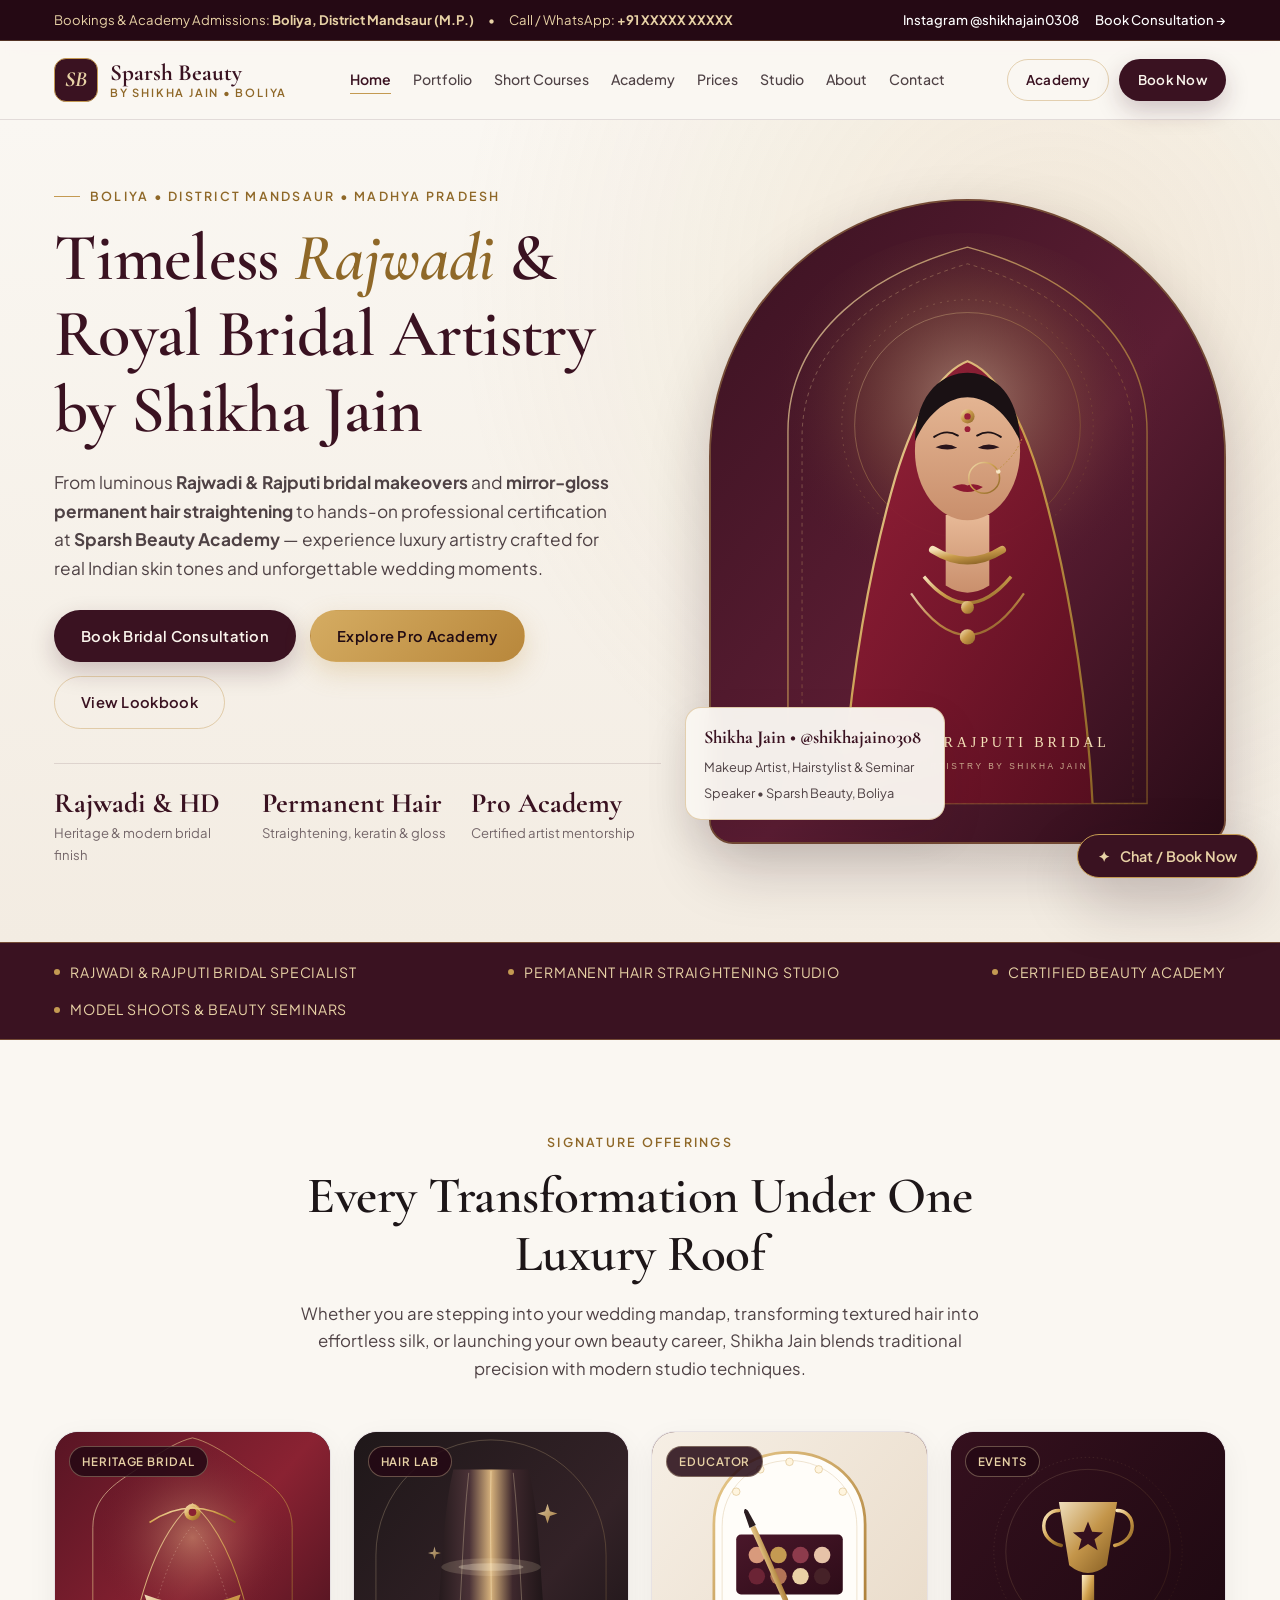
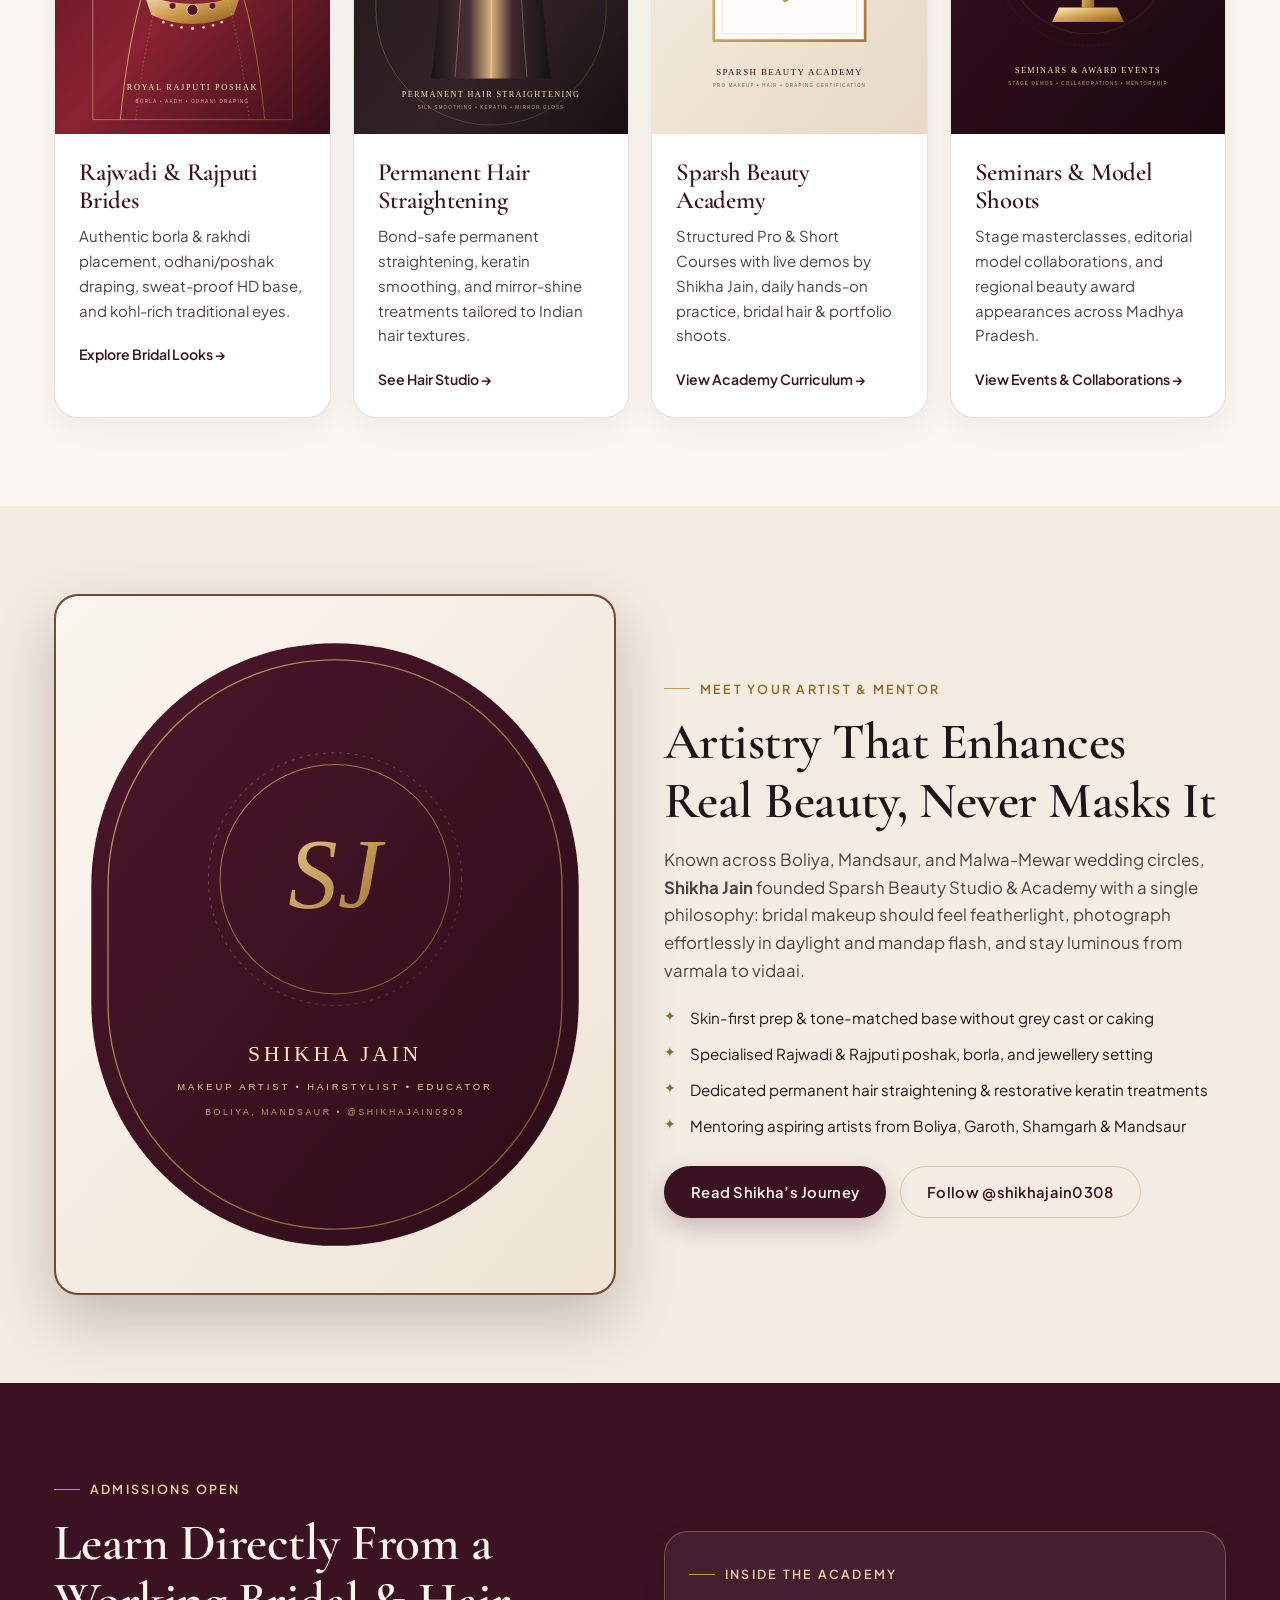
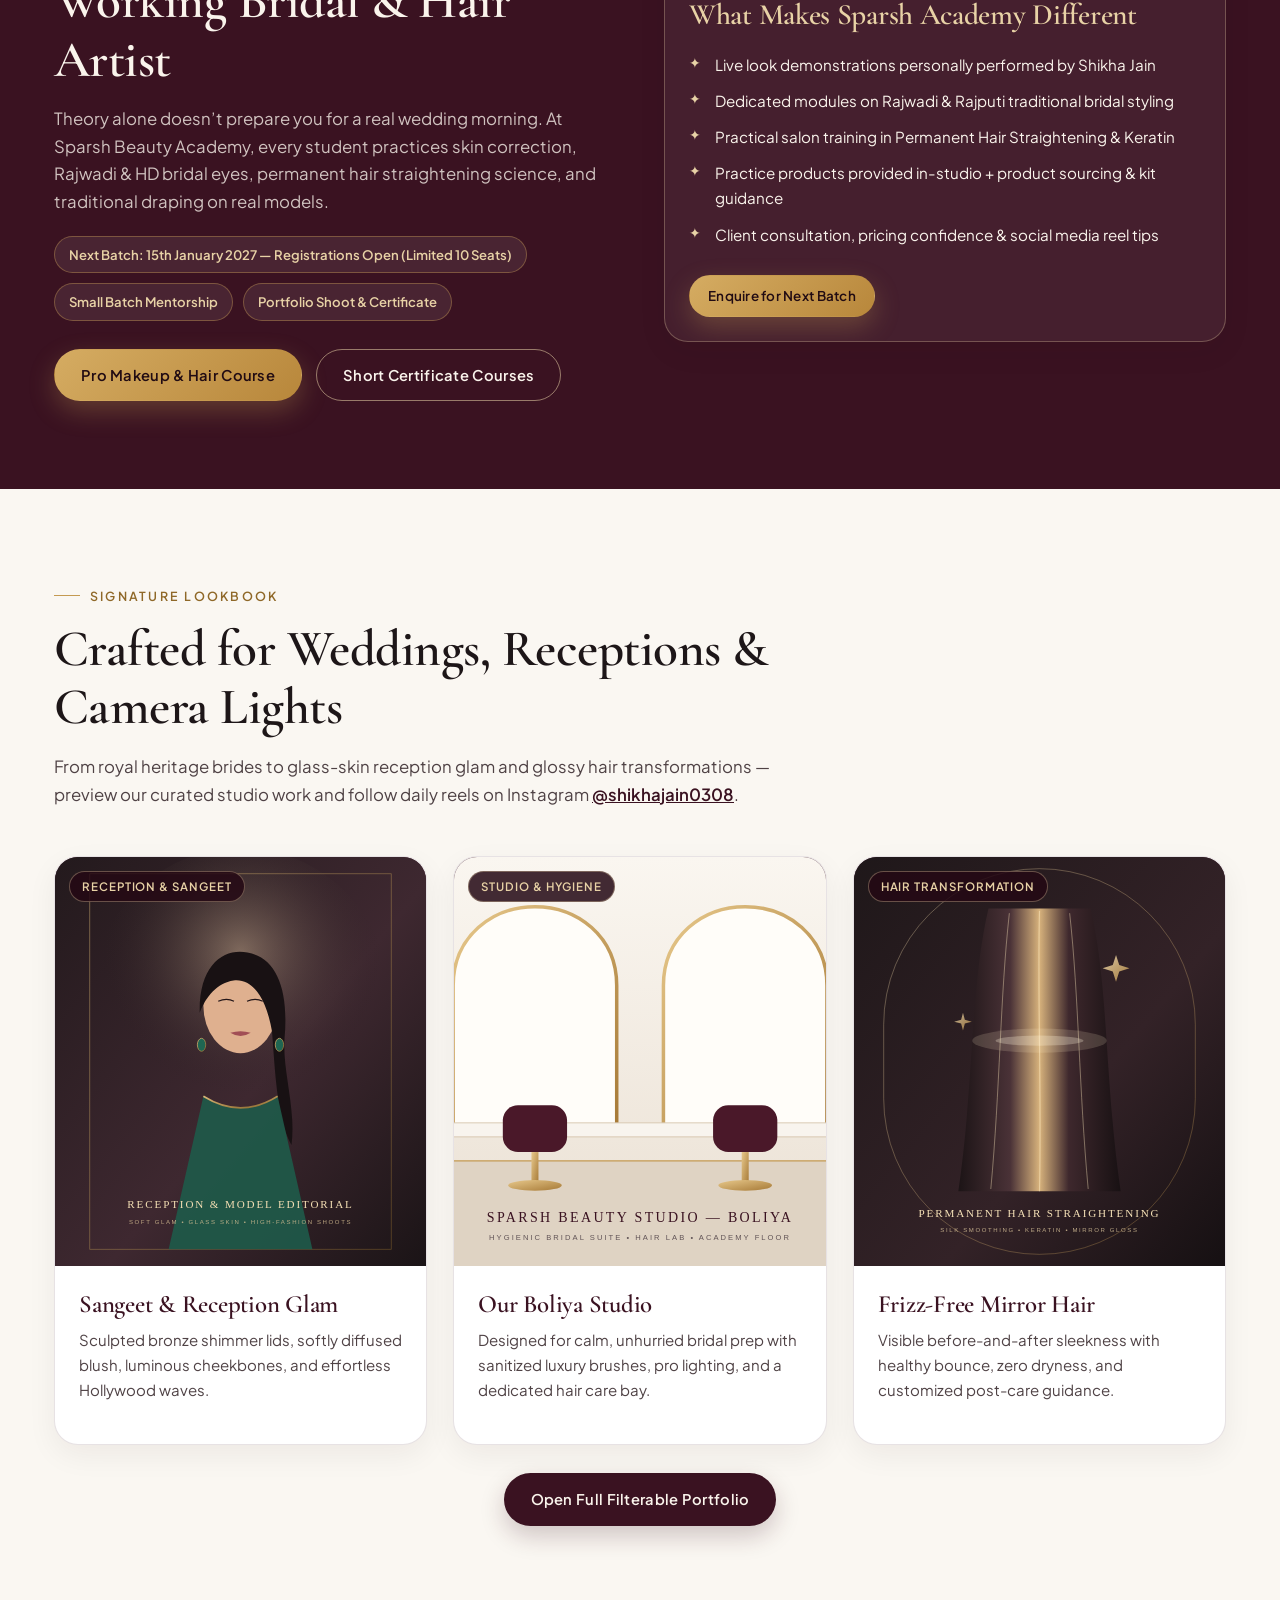
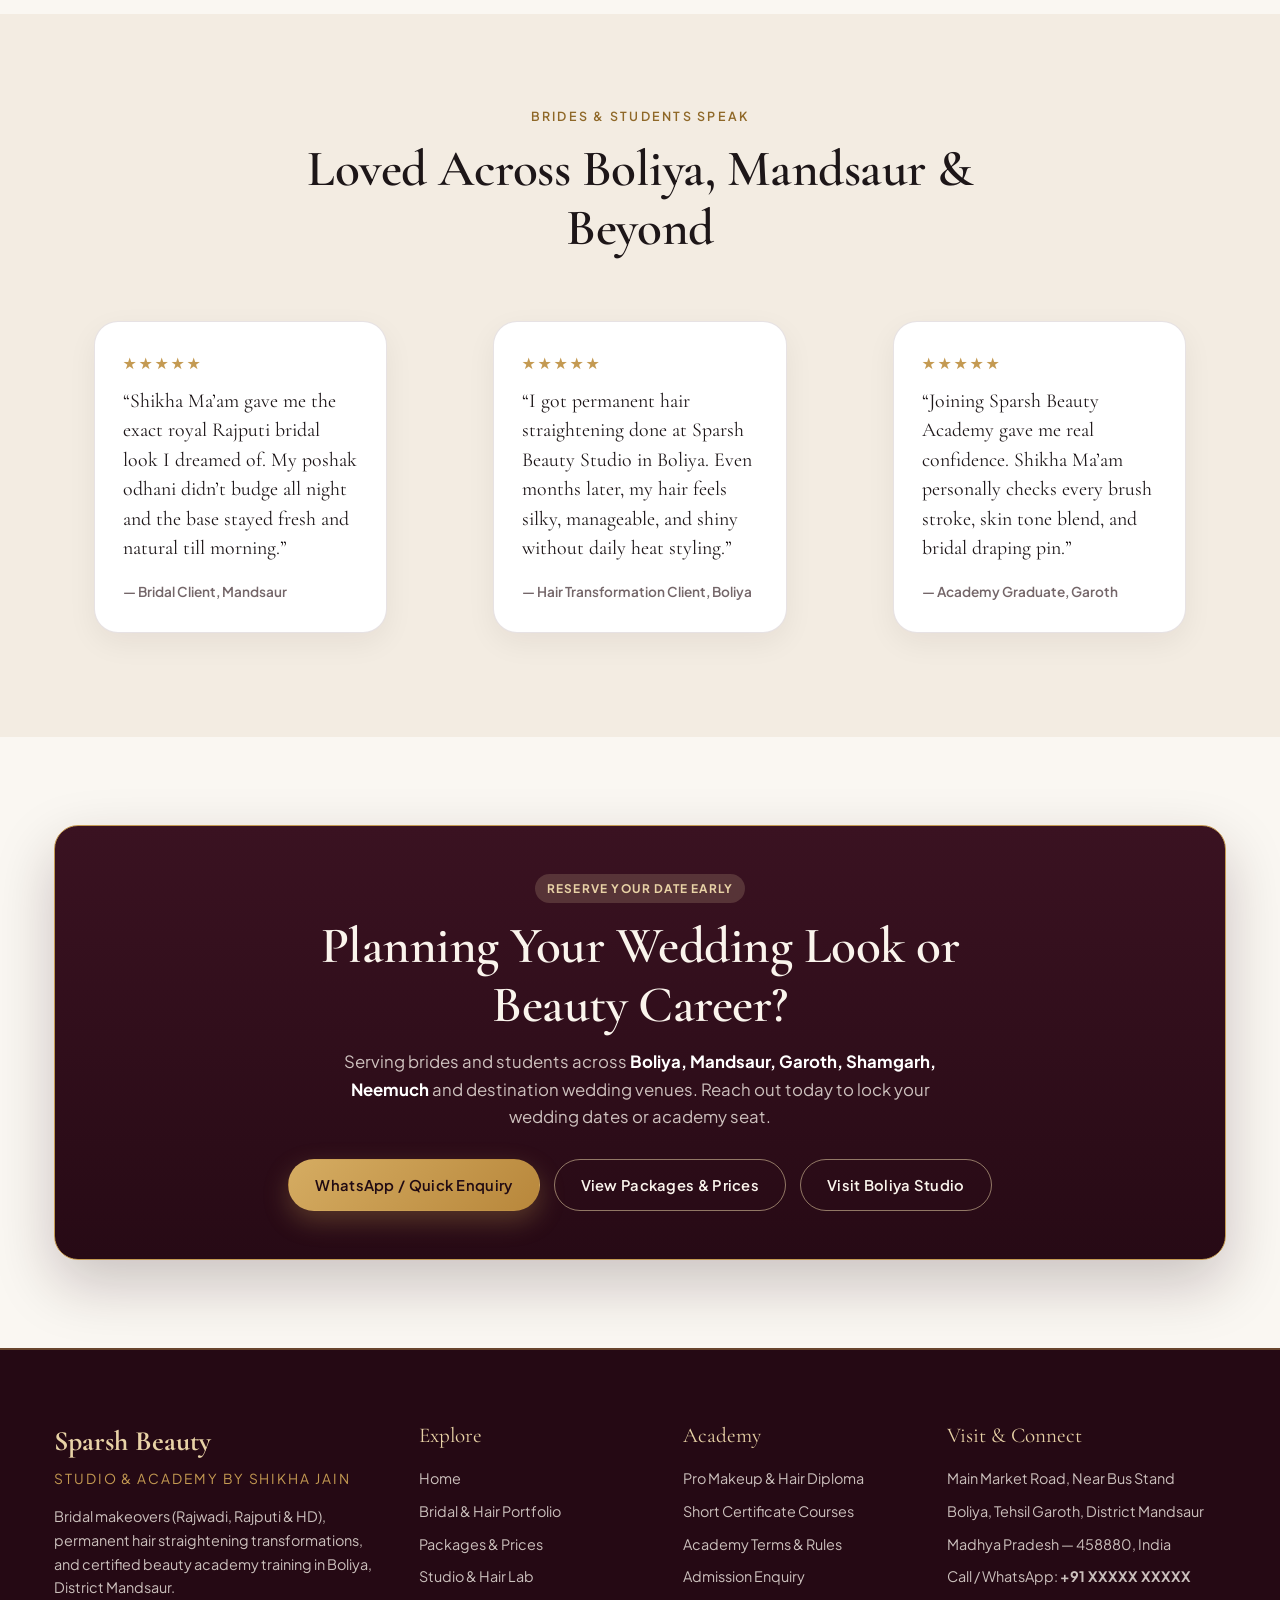
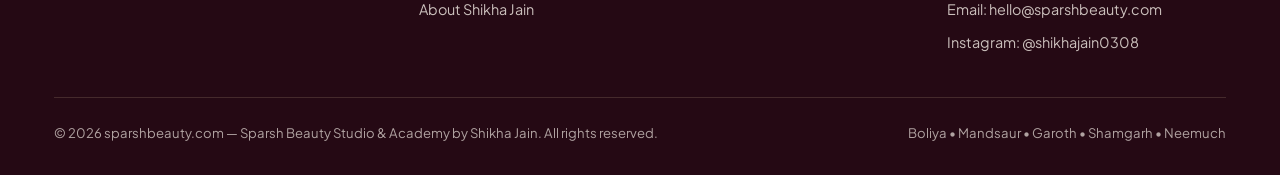
==== index.html @ c9ce283d "sparsh beauty" ====
<!DOCTYPE html>
<html lang="en">
<head>
  <meta charset="UTF-8" />
  <meta name="viewport" content="width=device-width, initial-scale=1.0" />
  <title>Sparsh Beauty by Shikha Jain | Bridal Makeup, Permanent Hair Studio &amp; Academy — Boliya, Mandsaur</title>
  <meta name="description" content="Shikha Jain — Bridal Makeup Artist, Hairstylist &amp; Educator at Sparsh Beauty Studio &amp; Academy in Boliya, District Mandsaur. Specialists in Rajwadi &amp; Rajputi bridal makeovers, permanent hair straightening, and certified beauty academy courses." />
  <link rel="icon" type="image/svg+xml" href="assets/images/favicon.svg" />
  <link rel="preconnect" href="https://fonts.googleapis.com" />
  <link rel="preconnect" href="https://fonts.gstatic.com" crossorigin />
  <link href="https://fonts.googleapis.com/css2?family=Cormorant+Garamond:ital,wght@0,500;0,600;0,700;1,500;1,600&family=Plus+Jakarta+Sans:wght@400;500;600;700&display=swap" rel="stylesheet" />
  <link rel="stylesheet" href="assets/css/styles.css" />
</head>
<body>
  <a class="skip-link" href="#main-content">Skip to Content</a>

  <!-- Top Utility Bar -->
  <div class="announcement-bar">
    <div class="container announcement-inner">
      <div class="announcement-meta">
        <span>Bookings &amp; Academy Admissions: <strong data-bind="locationShort">Boliya, District Mandsaur (M.P.)</strong></span>
        <span>•</span>
        <span>Call / WhatsApp: <strong data-bind="phone">+91 XXXXX XXXXX</strong></span>
      </div>
      <div class="announcement-actions">
        <a href="https://www.instagram.com/shikhajain0308/" data-ig-link target="_blank" rel="noopener">Instagram <span data-bind="instagramHandle">@shikhajain0308</span></a>
        <a href="contact.html">Book Consultation &rarr;</a>
      </div>
    </div>
  </div>

  <!-- Header -->
  <header class="site-header">
    <div class="container header-inner">
      <a href="index.html" class="brand-logo" aria-label="Sparsh Beauty Home">
        <span class="brand-mark">SB</span>
        <span class="brand-text">
          <span class="brand-title">Sparsh Beauty</span>
          <span class="brand-subtitle">By Shikha Jain • Boliya</span>
        </span>
      </a>

      <nav aria-label="Main navigation">
        <ul class="nav-links">
          <li><a href="index.html">Home</a></li>
          <li><a href="portfolio.html">Portfolio</a></li>
          <li><a href="academy-short-courses.html">Short Courses</a></li>
          <li><a href="academy.html">Academy</a></li>
          <li><a href="prices.html">Prices</a></li>
          <li><a href="studio.html">Studio</a></li>
          <li><a href="about.html">About</a></li>
          <li><a href="contact.html">Contact</a></li>
        </ul>
      </nav>

      <div class="header-cta">
        <a href="academy.html" class="btn btn-outline btn-sm">Academy</a>
        <a href="#" class="btn btn-primary btn-sm" data-wa-message="Hello Shikha Ma'am! I would like to book a Bridal Makeover / Consultation via sparshbeauty.com.">Book Now</a>
        <button class="mobile-menu-btn" type="button" aria-label="Open navigation menu" data-mobile-open>&#9776;</button>
      </div>
    </div>
  </header>

  <!-- Mobile Drawer -->
  <div class="mobile-drawer" id="mobileDrawer" aria-hidden="true">
    <div class="mobile-drawer-panel">
      <div>
        <div style="display:flex;align-items:center;justify-content:space-between;">
          <span class="brand-title">Sparsh Beauty</span>
          <button type="button" class="modal-close" style="position:static;" aria-label="Close menu" data-mobile-close>&times;</button>
        </div>
        <ul class="mobile-nav-list">
          <li><a href="index.html">Home</a></li>
          <li><a href="portfolio.html">Portfolio</a></li>
          <li><a href="academy-short-courses.html">Academy Short Courses</a></li>
          <li><a href="academy.html">Pro Academy</a></li>
          <li><a href="prices.html">Services &amp; Prices</a></li>
          <li><a href="studio.html">Studio &amp; Hair Lab</a></li>
          <li><a href="about.html">About Shikha Jain</a></li>
          <li><a href="contact.html">Contact &amp; Booking</a></li>
        </ul>
      </div>
      <div>
        <a href="#" class="btn btn-primary" style="width:100%;" data-wa-message="Hello Shikha Ma'am! I want to enquire about bridal dates or academy batches.">WhatsApp Studio</a>
        <p class="muted" style="font-size:0.8rem;margin:12px 0 0;" data-bind="locationShort">Boliya, District Mandsaur (M.P.)</p>
      </div>
    </div>
  </div>

  <main id="main-content">
    <!-- Hero Section -->
    <section class="hero">
      <div class="container hero-grid">
        <div class="reveal">
          <span class="eyebrow">Boliya • District Mandsaur • Madhya Pradesh</span>
          <h1 class="hero-title">
            Timeless <em>Rajwadi</em> &amp; Royal Bridal Artistry by Shikha Jain
          </h1>
          <p class="hero-desc">
            From luminous <strong>Rajwadi &amp; Rajputi bridal makeovers</strong> and <strong>mirror-gloss permanent hair straightening</strong> to hands-on professional certification at <strong>Sparsh Beauty Academy</strong> — experience luxury artistry crafted for real Indian skin tones and unforgettable wedding moments.
          </p>
          <div class="hero-actions">
            <a href="#" class="btn btn-primary" data-wa-message="Hello Shikha Ma'am! I want to check bridal availability and packages at Sparsh Beauty.">Book Bridal Consultation</a>
            <a href="academy.html" class="btn btn-gold">Explore Pro Academy</a>
            <a href="portfolio.html" class="btn btn-outline">View Lookbook</a>
          </div>
          <div class="hero-highlights">
            <div>
              <div class="hero-stat-value">Rajwadi &amp; HD</div>
              <div class="hero-stat-label">Heritage &amp; modern bridal finish</div>
            </div>
            <div>
              <div class="hero-stat-value">Permanent Hair</div>
              <div class="hero-stat-label">Straightening, keratin &amp; gloss</div>
            </div>
            <div>
              <div class="hero-stat-value">Pro Academy</div>
              <div class="hero-stat-label">Certified artist mentorship</div>
            </div>
          </div>
        </div>

        <div class="hero-visual reveal">
          <div class="hero-frame">
            <img src="assets/images/hero-bride.svg" alt="Rajwadi and Rajputi Bridal Artistry by Shikha Jain at Sparsh Beauty" />
          </div>
          <div class="hero-float-badge">
            <strong>Shikha Jain • @shikhajain0308</strong>
            <span>Makeup Artist, Hairstylist &amp; Seminar Speaker • Sparsh Beauty, Boliya</span>
          </div>
        </div>
      </div>
    </section>

    <!-- Trust & Specialty Ribbon -->
    <section class="trust-strip" aria-label="Studio Highlights">
      <div class="container trust-items">
        <span class="trust-item"><span class="trust-dot"></span> Rajwadi &amp; Rajputi Bridal Specialist</span>
        <span class="trust-item"><span class="trust-dot"></span> Permanent Hair Straightening Studio</span>
        <span class="trust-item"><span class="trust-dot"></span> Certified Beauty Academy</span>
        <span class="trust-item"><span class="trust-dot"></span> Model Shoots &amp; Beauty Seminars</span>
      </div>
    </section>

    <!-- Four Pillars of Sparsh Beauty -->
    <section class="section">
      <div class="container">
        <div class="section-header centered reveal">
          <span class="eyebrow">Signature Offerings</span>
          <h2 class="section-title">Every Transformation Under One Luxury Roof</h2>
          <p class="section-lead">
            Whether you are stepping into your wedding mandap, transforming textured hair into effortless silk, or launching your own beauty career, Shikha Jain blends traditional precision with modern studio techniques.
          </p>
        </div>

        <div class="grid-4">
          <article class="card reveal">
            <div class="card-media">
              <span class="card-tag">Heritage Bridal</span>
              <img src="assets/images/rajputi-poshak.svg" alt="Rajwadi and Rajputi Bridal Poshak Makeover" />
            </div>
            <div class="card-body">
              <h3 class="card-title">Rajwadi &amp; Rajputi Brides</h3>
              <p class="card-text">Authentic borla &amp; rakhdi placement, odhani/poshak draping, sweat-proof HD base, and kohl-rich traditional eyes.</p>
              <a href="portfolio.html" class="card-link">Explore Bridal Looks &rarr;</a>
            </div>
          </article>

          <article class="card reveal">
            <div class="card-media">
              <span class="card-tag">Hair Lab</span>
              <img src="assets/images/hair-transformation.svg" alt="Permanent Hair Straightening Transformation" />
            </div>
            <div class="card-body">
              <h3 class="card-title">Permanent Hair Straightening</h3>
              <p class="card-text">Bond-safe permanent straightening, keratin smoothing, and mirror-shine treatments tailored to Indian hair textures.</p>
              <a href="studio.html#hair-lab" class="card-link">See Hair Studio &rarr;</a>
            </div>
          </article>

          <article class="card reveal">
            <div class="card-media">
              <span class="card-tag">Educator</span>
              <img src="assets/images/academy-masterclass.svg" alt="Sparsh Beauty Academy Training Course" />
            </div>
            <div class="card-body">
              <h3 class="card-title">Sparsh Beauty Academy</h3>
              <p class="card-text">Structured Pro &amp; Short Courses with live demos by Shikha Jain, daily hands-on practice, bridal hair &amp; portfolio shoots.</p>
              <a href="academy.html" class="card-link">View Academy Curriculum &rarr;</a>
            </div>
          </article>

          <article class="card reveal">
            <div class="card-media">
              <span class="card-tag">Events</span>
              <img src="assets/images/award-seminar.svg" alt="Beauty Seminars, Model Photoshoots and Awards" />
            </div>
            <div class="card-body">
              <h3 class="card-title">Seminars &amp; Model Shoots</h3>
              <p class="card-text">Stage masterclasses, editorial model collaborations, and regional beauty award appearances across Madhya Pradesh.</p>
              <a href="about.html#events" class="card-link">View Events &amp; Collaborations &rarr;</a>
            </div>
          </article>
        </div>
      </div>
    </section>

    <!-- Featured Artist Split Section -->
    <section class="section section-cream">
      <div class="container split-feature">
        <div class="reveal">
          <div class="hero-frame" style="border-radius:24px;">
            <img src="assets/images/artist-shikha.svg" alt="Shikha Jain Founder of Sparsh Beauty Boliya" />
          </div>
        </div>
        <div class="reveal">
          <span class="eyebrow">Meet Your Artist &amp; Mentor</span>
          <h2 class="section-title">Artistry That Enhances Real Beauty, Never Masks It</h2>
          <p class="section-lead">
            Known across Boliya, Mandsaur, and Malwa-Mewar wedding circles, <strong>Shikha Jain</strong> founded Sparsh Beauty Studio &amp; Academy with a single philosophy: bridal makeup should feel featherlight, photograph effortlessly in daylight and mandap flash, and stay luminous from varmala to vidaai.
          </p>
          <ul class="check-list mt-20">
            <li>Skin-first prep &amp; tone-matched base without grey cast or caking</li>
            <li>Specialised Rajwadi &amp; Rajputi poshak, borla, and jewellery setting</li>
            <li>Dedicated permanent hair straightening &amp; restorative keratin treatments</li>
            <li>Mentoring aspiring artists from Boliya, Garoth, Shamgarh &amp; Mandsaur</li>
          </ul>
          <div class="hero-actions mt-28 mb-0">
            <a href="about.html" class="btn btn-primary">Read Shikha’s Journey</a>
            <a href="https://www.instagram.com/shikhajain0308/" data-ig-link target="_blank" rel="noopener" class="btn btn-outline">Follow @shikhajain0308</a>
          </div>
        </div>
      </div>
    </section>

    <!-- Academy Spotlight -->
    <section class="section section-plum">
      <div class="container split-feature">
        <div class="reveal">
          <span class="eyebrow eyebrow-light">Admissions Open</span>
          <h2 class="section-title">Learn Directly From a Working Bridal &amp; Hair Artist</h2>
          <p class="section-lead">
            Theory alone doesn’t prepare you for a real wedding morning. At Sparsh Beauty Academy, every student practices skin correction, Rajwadi &amp; HD bridal eyes, permanent hair straightening science, and traditional draping on real models.
          </p>
          <div class="pill-list mt-20">
            <span class="pill-badge">Next Batch: <span data-bind="nextProBatch">Registrations Open</span></span>
            <span class="pill-badge">Small Batch Mentorship</span>
            <span class="pill-badge">Portfolio Shoot &amp; Certificate</span>
          </div>
          <div class="hero-actions mt-28 mb-0">
            <a href="academy.html" class="btn btn-gold">Pro Makeup &amp; Hair Course</a>
            <a href="academy-short-courses.html" class="btn btn-outline-light">Short Certificate Courses</a>
          </div>
        </div>

        <div class="reveal">
          <div class="card" style="background:rgba(255,255,255,0.06);border-color:rgba(232,210,166,0.3);color:var(--ink-on-dark);">
            <div class="card-body">
              <span class="eyebrow eyebrow-light">Inside the Academy</span>
              <h3 class="card-title" style="color:var(--gold-light);font-size:1.85rem;">What Makes Sparsh Academy Different</h3>
              <ul class="check-list mt-20">
                <li>Live look demonstrations personally performed by Shikha Jain</li>
                <li>Dedicated modules on Rajwadi &amp; Rajputi traditional bridal styling</li>
                <li>Practical salon training in Permanent Hair Straightening &amp; Keratin</li>
                <li>Practice products provided in-studio + product sourcing &amp; kit guidance</li>
                <li>Client consultation, pricing confidence &amp; social media reel tips</li>
              </ul>
              <div class="mt-28">
                <a href="#" class="btn btn-gold btn-sm" data-wa-message="Hello Shikha Ma'am! I want fee details and seat availability for the upcoming Sparsh Beauty Academy batch.">Enquire for Next Batch</a>
              </div>
            </div>
          </div>
        </div>
      </div>
    </section>

    <!-- Editorial Reception & Lookbook Preview -->
    <section class="section">
      <div class="container">
        <div class="section-header reveal">
          <span class="eyebrow">Signature Lookbook</span>
          <h2 class="section-title">Crafted for Weddings, Receptions &amp; Camera Lights</h2>
          <p class="section-lead">
            From royal heritage brides to glass-skin reception glam and glossy hair transformations — preview our curated studio work and follow daily reels on Instagram <a href="https://www.instagram.com/shikhajain0308/" data-ig-link target="_blank" rel="noopener" style="color:var(--bg-plum);font-weight:600;text-decoration:underline;">@shikhajain0308</a>.
          </p>
        </div>

        <div class="grid-3">
          <article class="card reveal">
            <div class="card-media">
              <span class="card-tag">Reception &amp; Sangeet</span>
              <img src="assets/images/editorial-glam.svg" alt="Soft Glam Reception and Model Editorial Look" />
            </div>
            <div class="card-body">
              <h3 class="card-title">Sangeet &amp; Reception Glam</h3>
              <p class="card-text">Sculpted bronze shimmer lids, softly diffused blush, luminous cheekbones, and effortless Hollywood waves.</p>
            </div>
          </article>

          <article class="card reveal">
            <div class="card-media">
              <span class="card-tag">Studio &amp; Hygiene</span>
              <img src="assets/images/studio-interior.svg" alt="Sparsh Beauty Studio Boliya Interior" />
            </div>
            <div class="card-body">
              <h3 class="card-title">Our Boliya Studio</h3>
              <p class="card-text">Designed for calm, unhurried bridal prep with sanitized luxury brushes, pro lighting, and a dedicated hair care bay.</p>
            </div>
          </article>

          <article class="card reveal">
            <div class="card-media">
              <span class="card-tag">Hair Transformation</span>
              <img src="assets/images/hair-transformation.svg" alt="Sleek Permanent Hair Straightening Transformation" />
            </div>
            <div class="card-body">
              <h3 class="card-title">Frizz-Free Mirror Hair</h3>
              <p class="card-text">Visible before-and-after sleekness with healthy bounce, zero dryness, and customized post-care guidance.</p>
            </div>
          </article>
        </div>

        <div class="mt-28" style="text-align:center;">
          <a href="portfolio.html" class="btn btn-primary">Open Full Filterable Portfolio</a>
        </div>
      </div>
    </section>

    <!-- Testimonials -->
    <section class="section section-cream">
      <div class="container">
        <div class="section-header centered reveal">
          <span class="eyebrow">Brides &amp; Students Speak</span>
          <h2 class="section-title">Loved Across Boliya, Mandsaur &amp; Beyond</h2>
        </div>

        <div class="grid-3">
          <blockquote class="quote-card reveal">
            <div class="quote-stars">&#9733;&#9733;&#9733;&#9733;&#9733;</div>
            <p class="quote-body">“Shikha Ma’am gave me the exact royal Rajputi bridal look I dreamed of. My poshak odhani didn’t budge all night and the base stayed fresh and natural till morning.”</p>
            <footer class="quote-author">— Bridal Client, Mandsaur</footer>
          </blockquote>

          <blockquote class="quote-card reveal">
            <div class="quote-stars">&#9733;&#9733;&#9733;&#9733;&#9733;</div>
            <p class="quote-body">“I got permanent hair straightening done at Sparsh Beauty Studio in Boliya. Even months later, my hair feels silky, manageable, and shiny without daily heat styling.”</p>
            <footer class="quote-author">— Hair Transformation Client, Boliya</footer>
          </blockquote>

          <blockquote class="quote-card reveal">
            <div class="quote-stars">&#9733;&#9733;&#9733;&#9733;&#9733;</div>
            <p class="quote-body">“Joining Sparsh Beauty Academy gave me real confidence. Shikha Ma’am personally checks every brush stroke, skin tone blend, and bridal draping pin.”</p>
            <footer class="quote-author">— Academy Graduate, Garoth</footer>
          </blockquote>
        </div>
      </div>
    </section>

    <!-- Final Booking CTA Banner -->
    <section class="section">
      <div class="container">
        <div class="package-card featured reveal" style="padding:48px 36px;text-align:center;">
          <span class="package-badge" style="margin:0 auto 14px;">Reserve Your Date Early</span>
          <h2 class="section-title" style="max-width:680px;margin:0 auto 14px;">Planning Your Wedding Look or Beauty Career?</h2>
          <p class="section-lead" style="max-width:620px;margin:0 auto 28px;color:var(--ink-on-dark-muted);">
            Serving brides and students across <strong style="color:#fff;">Boliya, Mandsaur, Garoth, Shamgarh, Neemuch</strong> and destination wedding venues. Reach out today to lock your wedding dates or academy seat.
          </p>
          <div style="display:flex;flex-wrap:wrap;justify-content:center;gap:14px;">
            <a href="#" class="btn btn-gold" data-wa-message="Hello Shikha Ma'am! I want to check availability for bridal makeup / hair treatment / academy admission.">WhatsApp / Quick Enquiry</a>
            <a href="prices.html" class="btn btn-outline-light">View Packages &amp; Prices</a>
            <a href="contact.html" class="btn btn-outline-light">Visit Boliya Studio</a>
          </div>
        </div>
      </div>
    </section>
  </main>

  <!-- Footer -->
  <footer class="site-footer">
    <div class="container">
      <div class="footer-grid">
        <div>
          <div class="brand-title" style="color:var(--gold-light);font-size:1.75rem;">Sparsh Beauty</div>
          <p style="font-size:0.86rem;color:var(--gold);letter-spacing:0.14em;text-transform:uppercase;margin:4px 0 14px;">Studio &amp; Academy by Shikha Jain</p>
          <p style="font-size:0.9rem;color:var(--ink-on-dark-muted);margin:0;">
            Bridal makeovers (Rajwadi, Rajputi &amp; HD), permanent hair straightening transformations, and certified beauty academy training in Boliya, District Mandsaur.
          </p>
        </div>

        <div>
          <div class="footer-heading">Explore</div>
          <ul class="footer-links">
            <li><a href="index.html">Home</a></li>
            <li><a href="portfolio.html">Bridal &amp; Hair Portfolio</a></li>
            <li><a href="prices.html">Packages &amp; Prices</a></li>
            <li><a href="studio.html">Studio &amp; Hair Lab</a></li>
            <li><a href="about.html">About Shikha Jain</a></li>
          </ul>
        </div>

        <div>
          <div class="footer-heading">Academy</div>
          <ul class="footer-links">
            <li><a href="academy.html">Pro Makeup &amp; Hair Diploma</a></li>
            <li><a href="academy-short-courses.html">Short Certificate Courses</a></li>
            <li><a href="academy.html#terms">Academy Terms &amp; Rules</a></li>
            <li><a href="contact.html">Admission Enquiry</a></li>
          </ul>
        </div>

        <div>
          <div class="footer-heading">Visit &amp; Connect</div>
          <ul class="footer-links">
            <li data-bind="addressLine1">Main Market Road, Near Bus Stand</li>
            <li data-bind="addressLine2">Boliya, Tehsil Garoth, District Mandsaur</li>
            <li data-bind="statePin">Madhya Pradesh — 458880, India</li>
            <li>Call / WhatsApp: <strong data-bind="phone">+91 XXXXX XXXXX</strong></li>
            <li>Email: <a href="mailto:hello@sparshbeauty.com" data-email-link data-bind="email">hello@sparshbeauty.com</a></li>
            <li>Instagram: <a href="https://www.instagram.com/shikhajain0308/" data-ig-link target="_blank" rel="noopener" data-bind="instagramHandle">@shikhajain0308</a></li>
          </ul>
        </div>
      </div>

      <div class="footer-bottom">
        <span>&copy; 2026 <span data-bind="domain">sparshbeauty.com</span> — Sparsh Beauty Studio &amp; Academy by Shikha Jain. All rights reserved.</span>
        <span>Boliya • Mandsaur • Garoth • Shamgarh • Neemuch</span>
      </div>
    </div>
  </footer>

  <!-- Floating WhatsApp Concierge -->
  <div class="wa-concierge">
    <div class="wa-popover" role="region" aria-label="Quick Chat Options" data-wa-popover>
      <strong style="font-family:var(--font-display);font-size:1.25rem;color:var(--bg-plum);">Sparsh Beauty Concierge</strong>
      <p class="muted" style="font-size:0.82rem;margin:4px 0 0;">Choose what you’d like to enquire about with Shikha Jain’s team:</p>
      <div class="wa-quick-links">
        <a href="#" data-wa-message="Hello Shikha Ma'am! I want to enquire about Rajwadi / Bridal Makeup availability and packages.">Bridal / Rajwadi Makeup Booking</a>
        <a href="#" data-wa-message="Hello! I want details and pricing for Permanent Hair Straightening at Sparsh Beauty Studio, Boliya.">Permanent Hair Straightening</a>
        <a href="#" data-wa-message="Hello Shikha Ma'am! Please share upcoming batch dates and fee details for Sparsh Beauty Academy.">Academy Course Admissions</a>
        <a href="contact.html">Open Full Booking Form &rarr;</a>
      </div>
    </div>
    <button type="button" class="wa-fab" data-wa-toggle aria-label="Chat with Sparsh Beauty">
      <span>&#10022;</span> Chat / Book Now
    </button>
  </div>

  <script src="assets/js/site-config.js"></script>
  <script src="assets/js/main.js"></script>
</body>
</html>
---- assets/css/styles.css ----
/* ==========================================================================
   Sparsh Beauty Studio & Academy (sparshbeauty.com)
   Luxury Bridal Editorial Design System
   ========================================================================== */

:root {
  --bg-ivory: #FAF7F2;
  --bg-cream: #F3ECE2;
  --bg-surface: #FFFFFF;
  --bg-plum: #3A1221;
  --bg-plum-dark: #250914;
  --bg-plum-rich: #561C32;

  --gold: #C49A52;
  --gold-light: #E8D2A6;
  --gold-dark: #8F6828;

  --ink: #1D1618;
  --ink-soft: #4F4245;
  --ink-muted: #746669;
  --ink-on-dark: #FAF4EC;
  --ink-on-dark-muted: rgba(250, 244, 236, 0.78);

  --border: rgba(58, 18, 33, 0.12);
  --border-gold: rgba(196, 154, 82, 0.42);

  --font-display: 'Cormorant Garamond', Georgia, 'Times New Roman', serif;
  --font-sans: 'Plus Jakarta Sans', -apple-system, BlinkMacSystemFont, 'Segoe UI', Roboto, sans-serif;

  --radius-sm: 8px;
  --radius-md: 16px;
  --radius-lg: 24px;
  --radius-pill: 999px;

  --shadow-soft: 0 10px 30px rgba(37, 9, 20, 0.06);
  --shadow-card: 0 18px 44px rgba(37, 9, 20, 0.09);
  --shadow-plum: 0 24px 60px rgba(37, 9, 20, 0.22);

  --transition: 0.28s cubic-bezier(0.22, 1, 0.36, 1);
  --max-width: 1220px;
}

*, *::before, *::after {
  box-sizing: border-box;
}

html {
  scroll-behavior: smooth;
  font-size: 16px;
}

body {
  margin: 0;
  font-family: var(--font-sans);
  color: var(--ink);
  background: var(--bg-ivory);
  line-height: 1.65;
  -webkit-font-smoothing: antialiased;
  overflow-x: hidden;
}

img {
  display: block;
  max-width: 100%;
  height: auto;
}

a {
  color: inherit;
  text-decoration: none;
}

button, input, select, textarea {
  font-family: inherit;
}

.skip-link {
  position: absolute;
  left: -9999px;
  top: 0;
  background: var(--bg-plum);
  color: #fff;
  padding: 10px 18px;
  z-index: 2000;
  font-weight: 600;
}

.skip-link:focus {
  left: 16px;
  top: 16px;
  border-radius: var(--radius-sm);
}

.container {
  width: 100%;
  max-width: var(--max-width);
  margin: 0 auto;
  padding: 0 24px;
}

/* Typography */
h1, h2, h3, h4, .font-display {
  font-family: var(--font-display);
  font-weight: 600;
  line-height: 1.14;
  letter-spacing: -0.01em;
  margin: 0;
}

.eyebrow {
  display: inline-flex;
  align-items: center;
  gap: 10px;
  font-size: 0.78rem;
  font-weight: 600;
  letter-spacing: 0.18em;
  text-transform: uppercase;
  color: var(--gold-dark);
  margin-bottom: 14px;
}

.eyebrow::before {
  content: "";
  width: 26px;
  height: 1px;
  background: var(--gold);
}

.eyebrow-light {
  color: var(--gold-light);
}

.section {
  padding: 88px 0;
}

.section-cream {
  background: var(--bg-cream);
}

.section-plum {
  background: var(--bg-plum);
  color: var(--ink-on-dark);
}

.section-header {
  max-width: 720px;
  margin-bottom: 48px;
}

.section-header.centered {
  margin-left: auto;
  margin-right: auto;
  text-align: center;
}

.section-header.centered .eyebrow {
  justify-content: center;
}

.section-header.centered .eyebrow::before {
  display: none;
}

.section-title {
  font-size: clamp(2.1rem, 4vw, 3.2rem);
  margin-bottom: 16px;
}

.section-lead {
  font-size: 1.05rem;
  color: var(--ink-soft);
  margin: 0;
}

.section-plum .section-lead {
  color: var(--ink-on-dark-muted);
}

/* Buttons */
.btn {
  display: inline-flex;
  align-items: center;
  justify-content: center;
  gap: 10px;
  padding: 13px 26px;
  border-radius: var(--radius-pill);
  font-size: 0.92rem;
  font-weight: 600;
  letter-spacing: 0.02em;
  border: 1.5px solid transparent;
  cursor: pointer;
  transition: transform var(--transition), background var(--transition), border-color var(--transition), box-shadow var(--transition), color var(--transition);
}

.btn:hover {
  transform: translateY(-2px);
}

.btn-primary {
  background: var(--bg-plum);
  color: var(--ink-on-dark);
  box-shadow: 0 10px 24px rgba(58, 18, 33, 0.22);
}

.btn-primary:hover {
  background: var(--bg-plum-rich);
}

.btn-gold {
  background: linear-gradient(135deg, #D5AC62 0%, #B8873B 100%);
  color: #210B13;
  box-shadow: 0 10px 26px rgba(196, 154, 82, 0.3);
}

.btn-gold:hover {
  background: linear-gradient(135deg, #E2BE79 0%, #C69648 100%);
}

.btn-outline {
  background: transparent;
  color: var(--bg-plum);
  border-color: var(--border-gold);
}

.btn-outline:hover {
  background: rgba(196, 154, 82, 0.12);
  border-color: var(--gold);
}

.btn-outline-light {
  background: transparent;
  color: var(--ink-on-dark);
  border-color: rgba(232, 210, 166, 0.55);
}

.btn-outline-light:hover {
  background: rgba(255, 255, 255, 0.09);
  border-color: var(--gold-light);
}

.btn-sm {
  padding: 9px 18px;
  font-size: 0.84rem;
}

/* Announcement Bar */
.announcement-bar {
  background: var(--bg-plum-dark);
  color: var(--ink-on-dark);
  font-size: 0.82rem;
  padding: 9px 0;
  border-bottom: 1px solid rgba(196, 154, 82, 0.28);
}

.announcement-inner {
  display: flex;
  flex-wrap: wrap;
  align-items: center;
  justify-content: space-between;
  gap: 8px 20px;
}

.announcement-meta {
  display: flex;
  flex-wrap: wrap;
  align-items: center;
  gap: 14px;
  color: var(--gold-light);
}

.announcement-actions {
  display: flex;
  align-items: center;
  gap: 16px;
}

.announcement-actions a {
  color: #fff;
  font-weight: 500;
  transition: color var(--transition);
}

.announcement-actions a:hover {
  color: var(--gold-light);
}

/* Header & Navigation */
.site-header {
  position: sticky;
  top: 0;
  z-index: 900;
  background: rgba(250, 247, 242, 0.92);
  backdrop-filter: blur(14px);
  -webkit-backdrop-filter: blur(14px);
  border-bottom: 1px solid var(--border);
}

.header-inner {
  display: flex;
  align-items: center;
  justify-content: space-between;
  gap: 20px;
  min-height: 78px;
}

.brand-logo {
  display: flex;
  align-items: center;
  gap: 12px;
  flex-shrink: 0;
}

.brand-mark {
  width: 44px;
  height: 44px;
  border-radius: 12px;
  background: var(--bg-plum);
  border: 1.5px solid var(--gold);
  color: var(--gold-light);
  font-family: var(--font-display);
  font-style: italic;
  font-size: 1.35rem;
  font-weight: 700;
  display: grid;
  place-items: center;
}

.brand-text {
  display: flex;
  flex-direction: column;
  line-height: 1.1;
}

.brand-title {
  font-family: var(--font-display);
  font-size: 1.45rem;
  font-weight: 700;
  color: var(--bg-plum);
}

.brand-subtitle {
  font-size: 0.7rem;
  letter-spacing: 0.16em;
  text-transform: uppercase;
  color: var(--gold-dark);
  font-weight: 600;
}

.nav-links {
  display: flex;
  align-items: center;
  gap: 22px;
  list-style: none;
  margin: 0;
  padding: 0;
}

.nav-links a {
  font-size: 0.88rem;
  font-weight: 500;
  color: var(--ink-soft);
  position: relative;
  padding: 6px 0;
  transition: color var(--transition);
  white-space: nowrap;
}

.nav-links a::after {
  content: "";
  position: absolute;
  left: 0;
  bottom: 0;
  width: 0;
  height: 1.5px;
  background: var(--gold);
  transition: width var(--transition);
}

.nav-links a:hover,
.nav-links a.active {
  color: var(--bg-plum);
  font-weight: 600;
}

.nav-links a:hover::after,
.nav-links a.active::after {
  width: 100%;
}

.header-cta {
  display: flex;
  align-items: center;
  gap: 10px;
}

.mobile-menu-btn {
  display: none;
  background: transparent;
  border: 1.5px solid var(--border-gold);
  border-radius: 10px;
  width: 42px;
  height: 42px;
  align-items: center;
  justify-content: center;
  color: var(--bg-plum);
  cursor: pointer;
}

/* Mobile Drawer */
.mobile-drawer {
  position: fixed;
  inset: 0;
  background: rgba(29, 12, 18, 0.56);
  z-index: 1200;
  opacity: 0;
  pointer-events: none;
  transition: opacity var(--transition);
}

.mobile-drawer.open {
  opacity: 1;
  pointer-events: auto;
}

.mobile-drawer-panel {
  position: absolute;
  top: 0;
  right: 0;
  width: min(340px, 86vw);
  height: 100%;
  background: var(--bg-ivory);
  padding: 28px 24px;
  display: flex;
  flex-direction: column;
  justify-content: space-between;
  transform: translateX(100%);
  transition: transform var(--transition);
  box-shadow: -12px 0 40px rgba(0, 0, 0, 0.18);
}

.mobile-drawer.open .mobile-drawer-panel {
  transform: translateX(0);
}

.mobile-nav-list {
  list-style: none;
  margin: 24px 0 0;
  padding: 0;
  display: flex;
  flex-direction: column;
  gap: 6px;
}

.mobile-nav-list a {
  display: block;
  padding: 11px 14px;
  border-radius: var(--radius-sm);
  font-weight: 500;
  color: var(--ink);
}

.mobile-nav-list a.active,
.mobile-nav-list a:hover {
  background: var(--bg-cream);
  color: var(--bg-plum);
  font-weight: 600;
}

/* Hero Section */
.hero {
  position: relative;
  padding: 58px 0 76px;
  background: radial-gradient(circle at 82% 20%, rgba(196, 154, 82, 0.16), transparent 48%),
              linear-gradient(180deg, var(--bg-ivory) 0%, var(--bg-cream) 100%);
  overflow: hidden;
}

.hero-grid {
  display: grid;
  grid-template-columns: 1.08fr 0.92fr;
  gap: 48px;
  align-items: center;
}

.hero-title {
  font-size: clamp(2.65rem, 5.2vw, 4.35rem);
  color: var(--bg-plum);
  margin-bottom: 20px;
}

.hero-title em {
  font-style: italic;
  color: var(--gold-dark);
}

.hero-desc {
  font-size: 1.08rem;
  color: var(--ink-soft);
  max-width: 560px;
  margin: 0 0 28px;
}

.hero-actions {
  display: flex;
  flex-wrap: wrap;
  gap: 14px;
  margin-bottom: 34px;
}

.hero-highlights {
  display: grid;
  grid-template-columns: repeat(3, minmax(0, 1fr));
  gap: 18px;
  padding-top: 24px;
  border-top: 1px solid var(--border);
}

.hero-stat-value {
  font-family: var(--font-display);
  font-size: 1.75rem;
  font-weight: 700;
  color: var(--bg-plum);
  line-height: 1.1;
}

.hero-stat-label {
  font-size: 0.82rem;
  color: var(--ink-muted);
  margin-top: 4px;
}

.hero-visual {
  position: relative;
}

.hero-frame {
  position: relative;
  border-radius: 260px 260px 24px 24px;
  overflow: hidden;
  border: 2px solid var(--border-gold);
  box-shadow: var(--shadow-plum);
  background: var(--bg-plum);
}

.hero-frame img {
  width: 100%;
  aspect-ratio: 4 / 5;
  object-fit: cover;
}

.hero-float-badge {
  position: absolute;
  bottom: 24px;
  left: -24px;
  background: rgba(250, 247, 242, 0.96);
  backdrop-filter: blur(10px);
  border: 1px solid var(--border-gold);
  border-radius: var(--radius-md);
  padding: 14px 18px;
  box-shadow: var(--shadow-card);
  max-width: 260px;
}

.hero-float-badge strong {
  display: block;
  font-family: var(--font-display);
  font-size: 1.15rem;
  color: var(--bg-plum);
}

.hero-float-badge span {
  font-size: 0.8rem;
  color: var(--ink-soft);
}

/* Page Banner (Inner Pages) */
.page-banner {
  background: linear-gradient(135deg, var(--bg-plum-dark) 0%, var(--bg-plum) 60%, #4E182D 100%);
  color: var(--ink-on-dark);
  padding: 72px 0 68px;
  position: relative;
  overflow: hidden;
  border-bottom: 2px solid var(--border-gold);
}

.page-banner::after {
  content: "";
  position: absolute;
  right: -120px;
  top: -120px;
  width: 420px;
  height: 420px;
  border-radius: 50%;
  border: 1px solid rgba(232, 210, 166, 0.16);
  pointer-events: none;
}

.page-banner h1 {
  font-size: clamp(2.3rem, 4.4vw, 3.6rem);
  margin-bottom: 14px;
}

.page-banner p {
  max-width: 680px;
  color: var(--ink-on-dark-muted);
  font-size: 1.05rem;
  margin: 0;
}

/* Trust Strip */
.trust-strip {
  background: var(--bg-plum);
  color: var(--gold-light);
  padding: 18px 0;
  border-top: 1px solid var(--border-gold);
  border-bottom: 1px solid var(--border-gold);
}

.trust-items {
  display: flex;
  flex-wrap: wrap;
  align-items: center;
  justify-content: space-between;
  gap: 14px 28px;
  font-size: 0.88rem;
  letter-spacing: 0.06em;
  text-transform: uppercase;
}

.trust-item {
  display: inline-flex;
  align-items: center;
  gap: 10px;
}

.trust-dot {
  width: 6px;
  height: 6px;
  border-radius: 50%;
  background: var(--gold);
}

/* Grids & Cards */
.grid-2 {
  display: grid;
  grid-template-columns: repeat(2, minmax(0, 1fr));
  gap: 28px;
}

.grid-3 {
  display: grid;
  grid-template-columns: repeat(3, minmax(0, 1fr));
  gap: 26px;
}

.grid-4 {
  display: grid;
  grid-template-columns: repeat(4, minmax(0, 1fr));
  gap: 22px;
}

.split-feature {
  display: grid;
  grid-template-columns: 1fr 1fr;
  gap: 48px;
  align-items: center;
}

.card {
  background: var(--bg-surface);
  border: 1px solid var(--border);
  border-radius: var(--radius-lg);
  overflow: hidden;
  box-shadow: var(--shadow-soft);
  transition: transform var(--transition), box-shadow var(--transition), border-color var(--transition);
}

.card:hover {
  transform: translateY(-4px);
  box-shadow: var(--shadow-card);
  border-color: var(--border-gold);
}

.card-media {
  position: relative;
  overflow: hidden;
  background: var(--bg-plum);
}

.card-media img {
  width: 100%;
  aspect-ratio: 4 / 4.4;
  object-fit: cover;
  transition: transform 0.55s ease;
}

.card:hover .card-media img {
  transform: scale(1.04);
}

.card-tag {
  position: absolute;
  top: 14px;
  left: 14px;
  background: rgba(37, 9, 20, 0.86);
  color: var(--gold-light);
  border: 1px solid rgba(232, 210, 166, 0.35);
  padding: 5px 12px;
  border-radius: var(--radius-pill);
  font-size: 0.72rem;
  letter-spacing: 0.08em;
  text-transform: uppercase;
  font-weight: 600;
}

.card-body {
  padding: 24px;
}

.card-title {
  font-size: 1.55rem;
  color: var(--bg-plum);
  margin-bottom: 10px;
}

.card-text {
  color: var(--ink-soft);
  font-size: 0.94rem;
  margin: 0 0 18px;
}

.card-link {
  display: inline-flex;
  align-items: center;
  gap: 8px;
  font-size: 0.88rem;
  font-weight: 600;
  color: var(--bg-plum);
}

.card-link:hover {
  color: var(--gold-dark);
}

/* Feature List & Badges */
.check-list {
  list-style: none;
  margin: 0;
  padding: 0;
  display: grid;
  gap: 11px;
}

.check-list li {
  position: relative;
  padding-left: 26px;
  font-size: 0.95rem;
}

.check-list li::before {
  content: "✦";
  position: absolute;
  left: 0;
  top: 0;
  color: var(--gold-dark);
  font-size: 0.85rem;
}

.section-plum .check-list li::before {
  color: var(--gold-light);
}

.pill-list {
  display: flex;
  flex-wrap: wrap;
  gap: 10px;
}

.pill-badge {
  background: rgba(196, 154, 82, 0.14);
  border: 1px solid var(--border-gold);
  color: var(--bg-plum);
  padding: 7px 14px;
  border-radius: var(--radius-pill);
  font-size: 0.82rem;
  font-weight: 600;
}

.section-plum .pill-badge {
  background: rgba(255, 255, 255, 0.08);
  color: var(--gold-light);
}

/* Filter Pills & Tabs */
.filter-bar {
  display: flex;
  flex-wrap: wrap;
  gap: 10px;
  margin-bottom: 34px;
}

.filter-btn {
  padding: 9px 18px;
  border-radius: var(--radius-pill);
  border: 1px solid var(--border);
  background: var(--bg-surface);
  color: var(--ink-soft);
  font-size: 0.86rem;
  font-weight: 600;
  cursor: pointer;
  transition: all var(--transition);
}

.filter-btn:hover {
  border-color: var(--gold);
  color: var(--bg-plum);
}

.filter-btn.active {
  background: var(--bg-plum);
  color: var(--ink-on-dark);
  border-color: var(--bg-plum);
}

/* Pricing / Package Cards */
.package-card {
  background: var(--bg-surface);
  border: 1px solid var(--border);
  border-radius: var(--radius-lg);
  padding: 32px 28px;
  display: flex;
  flex-direction: column;
  justify-content: space-between;
  box-shadow: var(--shadow-soft);
  position: relative;
}

.package-card.featured {
  background: linear-gradient(180deg, #3A1221 0%, #270A15 100%);
  color: var(--ink-on-dark);
  border: 1.5px solid var(--gold);
  box-shadow: var(--shadow-plum);
}

.package-badge {
  display: inline-block;
  padding: 5px 12px;
  border-radius: var(--radius-pill);
  font-size: 0.74rem;
  font-weight: 700;
  letter-spacing: 0.1em;
  text-transform: uppercase;
  background: rgba(196, 154, 82, 0.16);
  color: var(--gold-dark);
  margin-bottom: 14px;
}

.package-card.featured .package-badge {
  background: rgba(232, 210, 166, 0.18);
  color: var(--gold-light);
}

.package-price {
  font-family: var(--font-display);
  font-size: 2rem;
  font-weight: 700;
  margin: 10px 0 8px;
}

.package-note {
  font-size: 0.86rem;
  color: var(--ink-muted);
  margin-bottom: 22px;
}

.package-card.featured .package-note {
  color: var(--ink-on-dark-muted);
}

.package-card.featured .check-list li::before {
  color: var(--gold-light);
}

/* Accordion (Syllabus & FAQ) */
.accordion {
  display: grid;
  gap: 14px;
}

.accordion-item {
  background: var(--bg-surface);
  border: 1px solid var(--border);
  border-radius: var(--radius-md);
  overflow: hidden;
}

.accordion-trigger {
  width: 100%;
  background: transparent;
  border: 0;
  padding: 20px 24px;
  display: flex;
  align-items: center;
  justify-content: space-between;
  gap: 16px;
  text-align: left;
  cursor: pointer;
  font-family: var(--font-display);
  font-size: 1.32rem;
  font-weight: 600;
  color: var(--bg-plum);
}

.accordion-icon {
  font-size: 1.3rem;
  color: var(--gold-dark);
  transition: transform var(--transition);
}

.accordion-item.open .accordion-icon {
  transform: rotate(45deg);
}

.accordion-content {
  display: none;
  padding: 0 24px 22px;
  color: var(--ink-soft);
  font-size: 0.95rem;
}

.accordion-item.open .accordion-content {
  display: block;
}

/* Testimonials */
.quote-card {
  background: var(--bg-surface);
  border: 1px solid var(--border);
  border-radius: var(--radius-lg);
  padding: 28px;
  box-shadow: var(--shadow-soft);
}

.quote-stars {
  color: var(--gold);
  letter-spacing: 3px;
  margin-bottom: 12px;
  font-size: 0.95rem;
}

.quote-body {
  font-family: var(--font-display);
  font-size: 1.24rem;
  line-height: 1.48;
  color: var(--ink);
  margin: 0 0 18px;
}

.quote-author {
  font-size: 0.85rem;
  color: var(--ink-muted);
  font-weight: 600;
}

/* Forms */
.form-card {
  background: var(--bg-surface);
  border: 1px solid var(--border);
  border-radius: var(--radius-lg);
  padding: 36px;
  box-shadow: var(--shadow-card);
}

.form-grid {
  display: grid;
  grid-template-columns: repeat(2, minmax(0, 1fr));
  gap: 18px;
}

.form-group {
  display: flex;
  flex-direction: column;
  gap: 6px;
}

.form-group.full {
  grid-column: 1 / -1;
}

.form-group label {
  font-size: 0.84rem;
  font-weight: 600;
  color: var(--bg-plum);
}

.form-control {
  padding: 12px 15px;
  border-radius: var(--radius-sm);
  border: 1px solid rgba(58, 18, 33, 0.2);
  background: var(--bg-ivory);
  font-size: 0.94rem;
  color: var(--ink);
  transition: border-color var(--transition), background var(--transition);
}

.form-control:focus {
  outline: none;
  border-color: var(--gold);
  background: #fff;
}

.form-status {
  margin-top: 16px;
  padding: 14px 18px;
  border-radius: var(--radius-sm);
  background: #F0EAE0;
  border: 1px solid var(--border-gold);
  display: none;
  font-size: 0.92rem;
}

.form-status.visible {
  display: block;
}

/* Modal / Lightbox */
.modal-backdrop {
  position: fixed;
  inset: 0;
  background: rgba(20, 6, 11, 0.78);
  backdrop-filter: blur(6px);
  z-index: 1500;
  display: none;
  align-items: center;
  justify-content: center;
  padding: 20px;
}

.modal-backdrop.open {
  display: flex;
}

.modal-box {
  background: var(--bg-ivory);
  border: 1px solid var(--border-gold);
  border-radius: var(--radius-lg);
  max-width: 880px;
  width: 100%;
  max-height: 90vh;
  overflow-y: auto;
  box-shadow: var(--shadow-plum);
  position: relative;
  padding: 32px;
}

.modal-close {
  position: absolute;
  top: 16px;
  right: 16px;
  width: 38px;
  height: 38px;
  border-radius: 50%;
  border: 1px solid var(--border);
  background: #fff;
  color: var(--bg-plum);
  font-size: 1.25rem;
  cursor: pointer;
}

/* Floating WhatsApp Concierge */
.wa-concierge {
  position: fixed;
  right: 22px;
  bottom: 22px;
  z-index: 1100;
}

.wa-fab {
  display: inline-flex;
  align-items: center;
  gap: 10px;
  background: var(--bg-plum);
  color: var(--gold-light);
  border: 1.5px solid var(--gold);
  padding: 12px 20px;
  border-radius: var(--radius-pill);
  font-weight: 600;
  font-size: 0.9rem;
  box-shadow: var(--shadow-plum);
  cursor: pointer;
}

.wa-popover {
  position: absolute;
  right: 0;
  bottom: 62px;
  width: min(330px, 88vw);
  background: var(--bg-surface);
  border: 1px solid var(--border-gold);
  border-radius: var(--radius-lg);
  padding: 20px;
  box-shadow: var(--shadow-plum);
  display: none;
}

.wa-popover.open {
  display: block;
}

.wa-quick-links {
  display: grid;
  gap: 8px;
  margin-top: 12px;
}

.wa-quick-links a,
.wa-quick-links button {
  text-align: left;
  padding: 10px 14px;
  border-radius: var(--radius-sm);
  border: 1px solid var(--border);
  background: var(--bg-ivory);
  font-size: 0.86rem;
  font-weight: 500;
  color: var(--bg-plum);
  cursor: pointer;
}

.wa-quick-links a:hover,
.wa-quick-links button:hover {
  border-color: var(--gold);
  background: var(--bg-cream);
}

/* Footer */
.site-footer {
  background: var(--bg-plum-dark);
  color: var(--ink-on-dark);
  padding: 68px 0 32px;
  border-top: 2px solid var(--border-gold);
}

.footer-grid {
  display: grid;
  grid-template-columns: 1.3fr 0.9fr 0.9fr 1.1fr;
  gap: 36px;
  padding-bottom: 42px;
  border-bottom: 1px solid rgba(232, 210, 166, 0.16);
}

.footer-heading {
  font-family: var(--font-display);
  font-size: 1.32rem;
  color: var(--gold-light);
  margin-bottom: 14px;
}

.footer-links {
  list-style: none;
  padding: 0;
  margin: 0;
  display: grid;
  gap: 9px;
  font-size: 0.9rem;
  color: var(--ink-on-dark-muted);
}

.footer-links a:hover {
  color: var(--gold-light);
}

.footer-bottom {
  padding-top: 24px;
  display: flex;
  flex-wrap: wrap;
  justify-content: space-between;
  gap: 12px;
  font-size: 0.82rem;
  color: rgba(250, 244, 236, 0.65);
}

/* Utilities */
.muted {
  color: var(--ink-muted);
}

.mt-12 { margin-top: 12px; }
.mt-20 { margin-top: 20px; }
.mt-28 { margin-top: 28px; }
.mb-0 { margin-bottom: 0; }

/* Reveal animations */
.reveal {
  opacity: 0;
  transform: translateY(18px);
  transition: opacity 0.6s ease, transform 0.6s ease;
}

.reveal.in-view {
  opacity: 1;
  transform: translateY(0);
}

@media (prefers-reduced-motion: reduce) {
  .reveal { opacity: 1; transform: none; transition: none; }
  html { scroll-behavior: auto; }
}

/* Responsive Breakpoints */
@media (max-width: 1080px) {
  .nav-links {
    display: none;
  }
  .mobile-menu-btn {
    display: inline-flex;
  }
  .hero-grid,
  .split-feature,
  .footer-grid {
    grid-template-columns: 1fr;
  }
  .grid-4 {
    grid-template-columns: repeat(2, minmax(0, 1fr));
  }
  .hero-float-badge {
    left: 16px;
  }
}

@media (max-width: 768px) {
  .section {
    padding: 64px 0;
  }
  .grid-2,
  .grid-3,
  .grid-4,
  .form-grid,
  .hero-highlights {
    grid-template-columns: 1fr;
  }
  .header-cta .btn-outline {
    display: none;
  }
  .form-card,
  .modal-box {
    padding: 22px;
  }
}
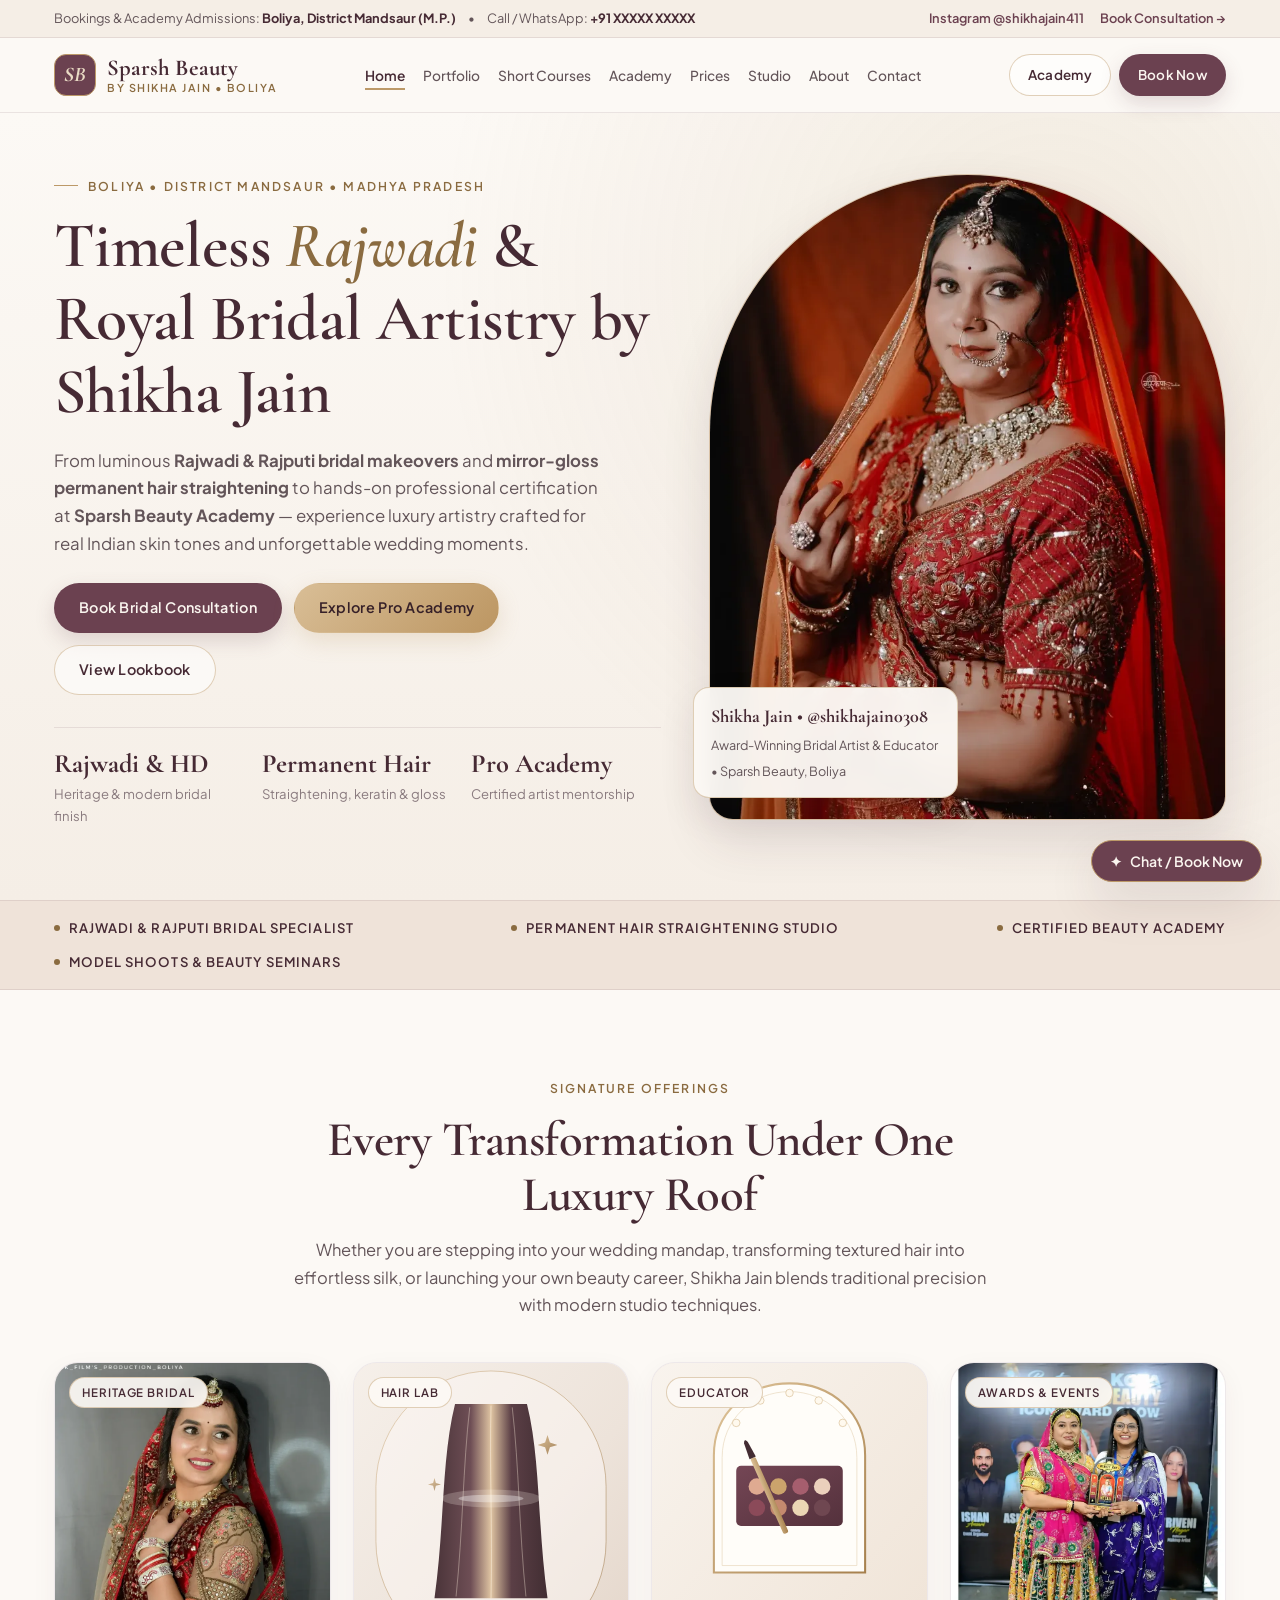
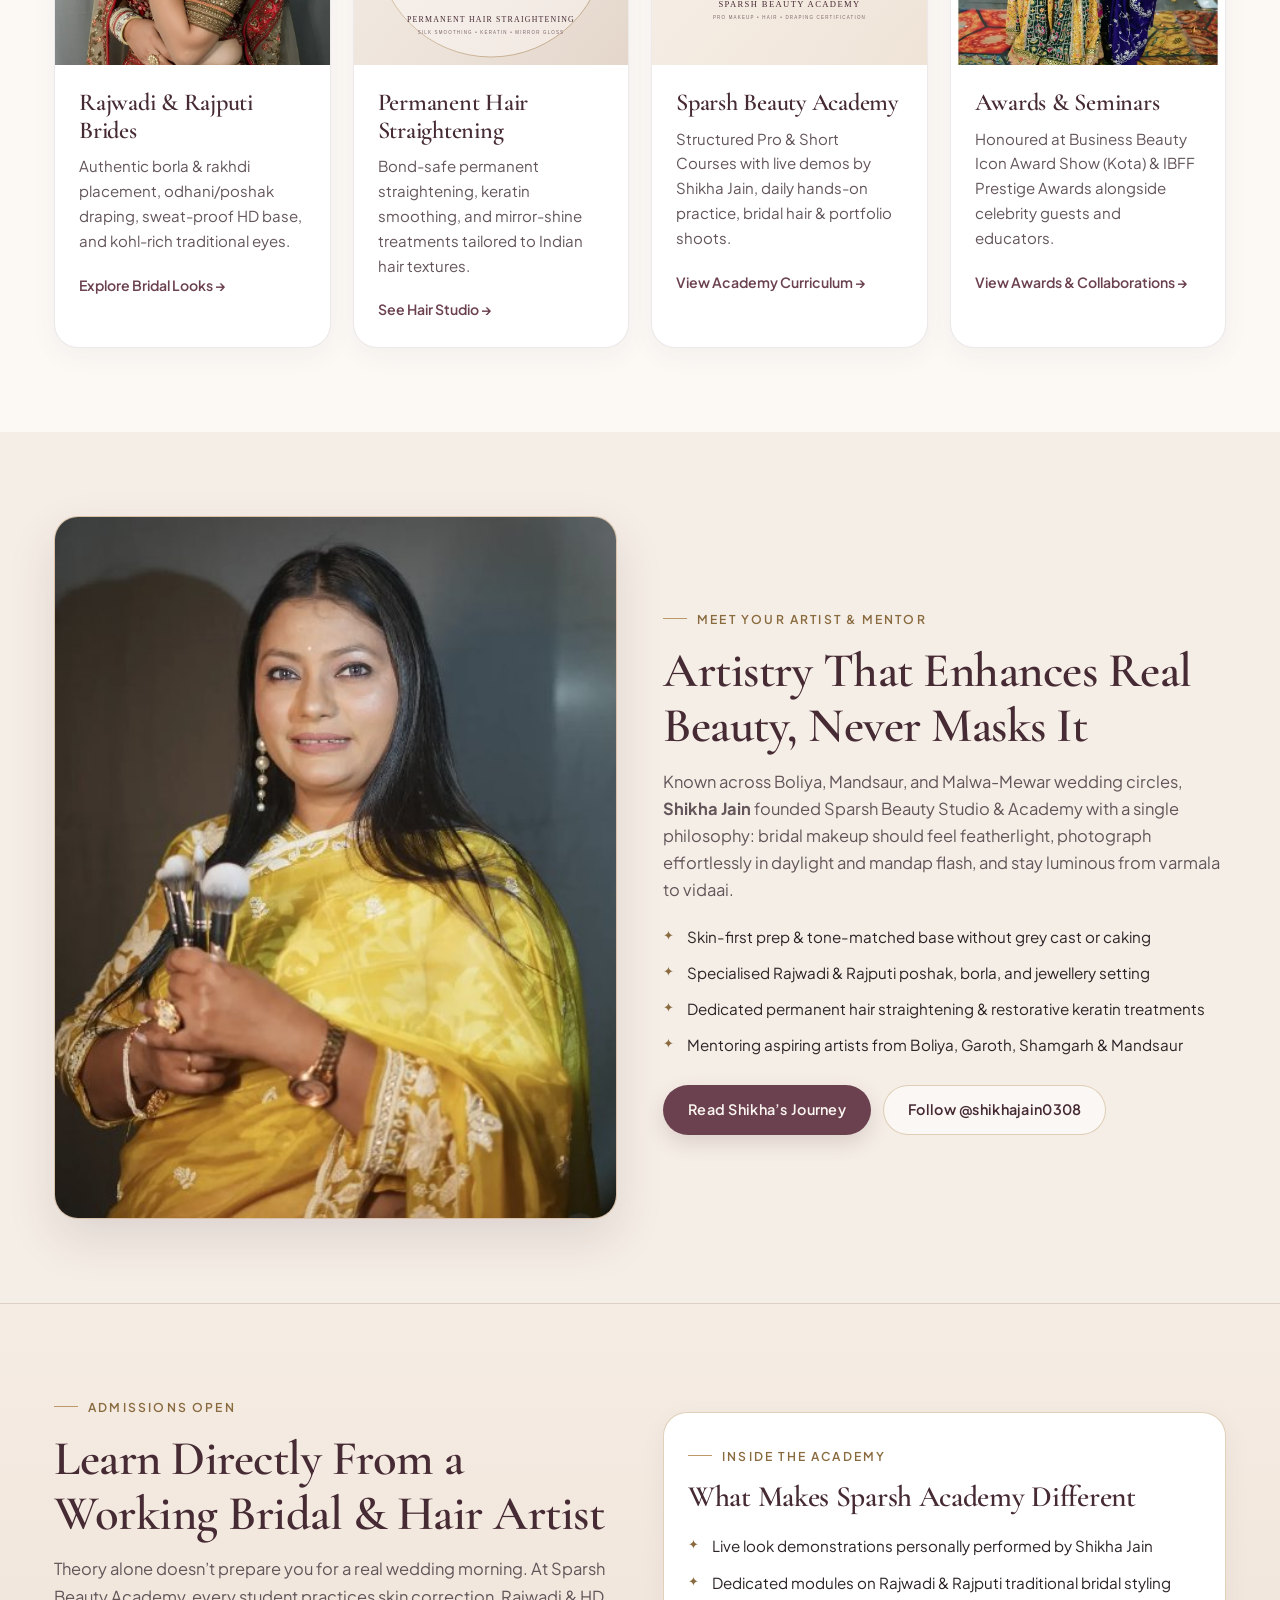
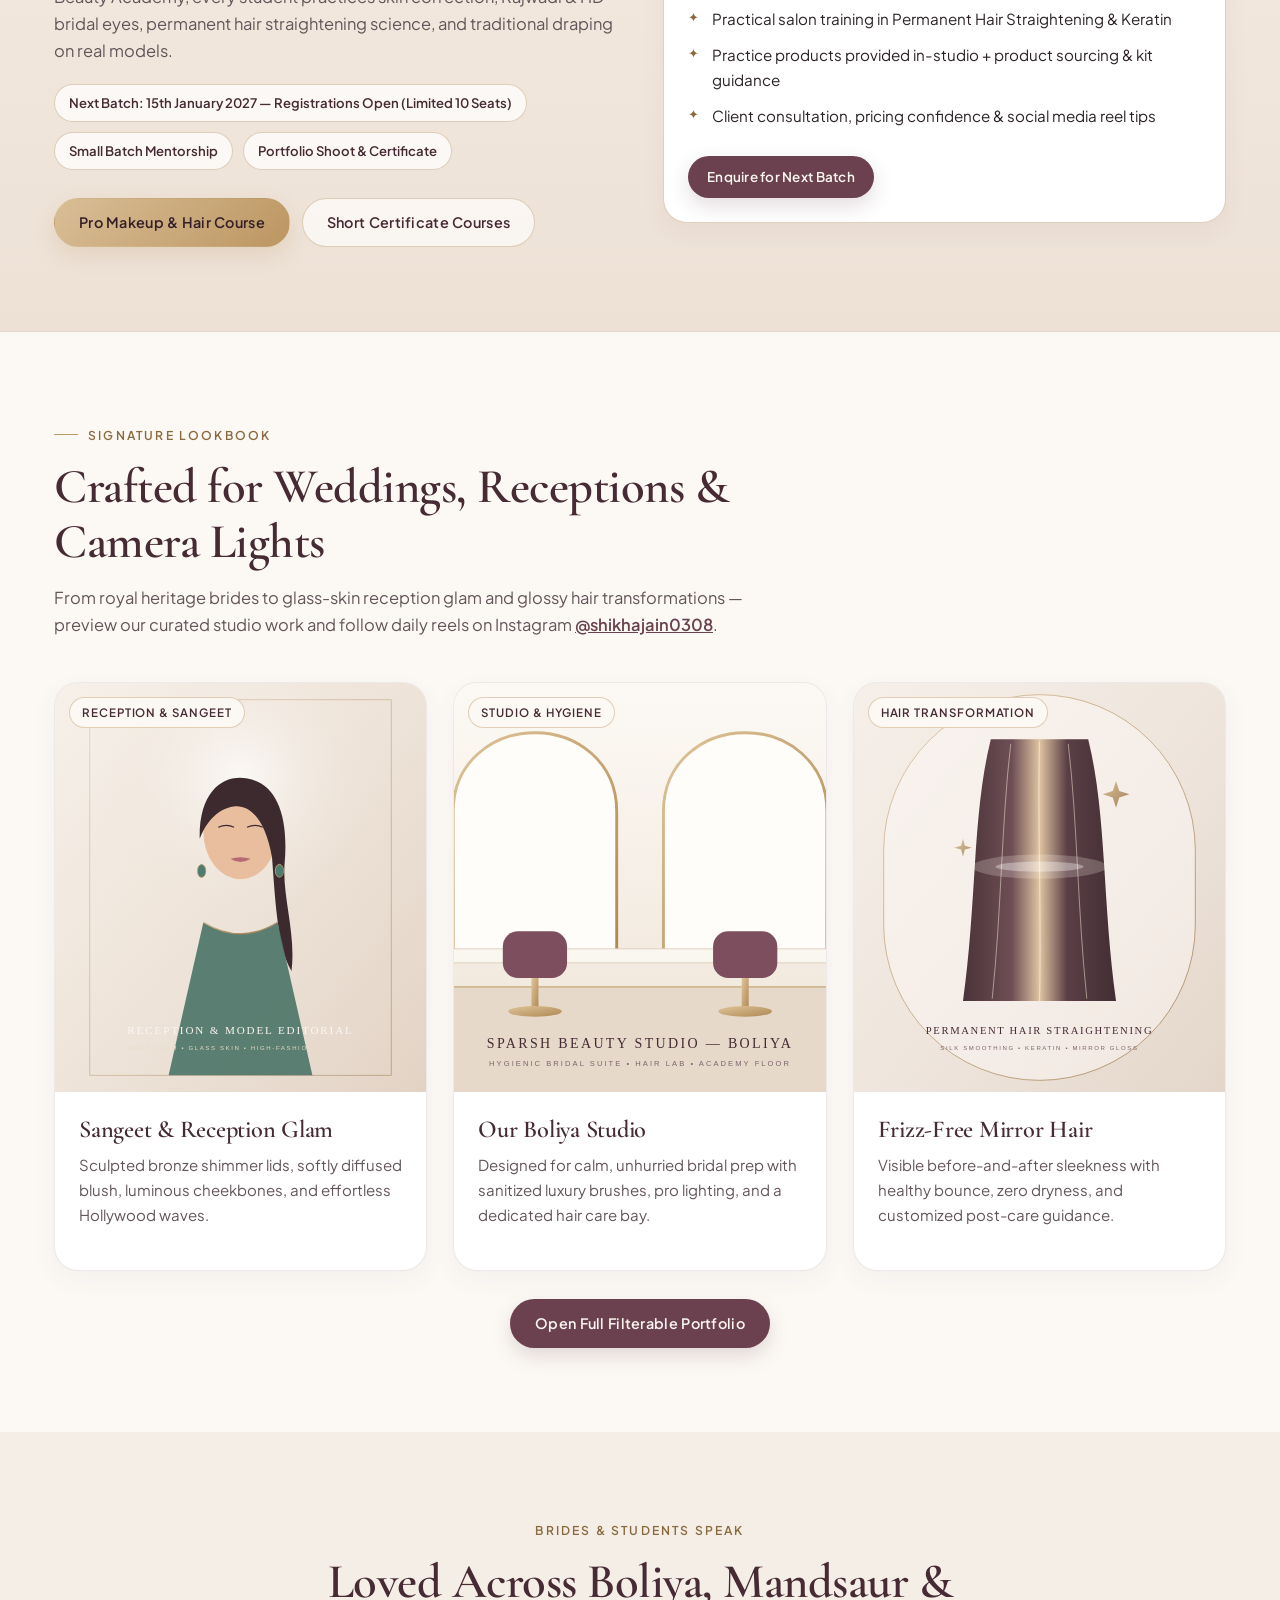
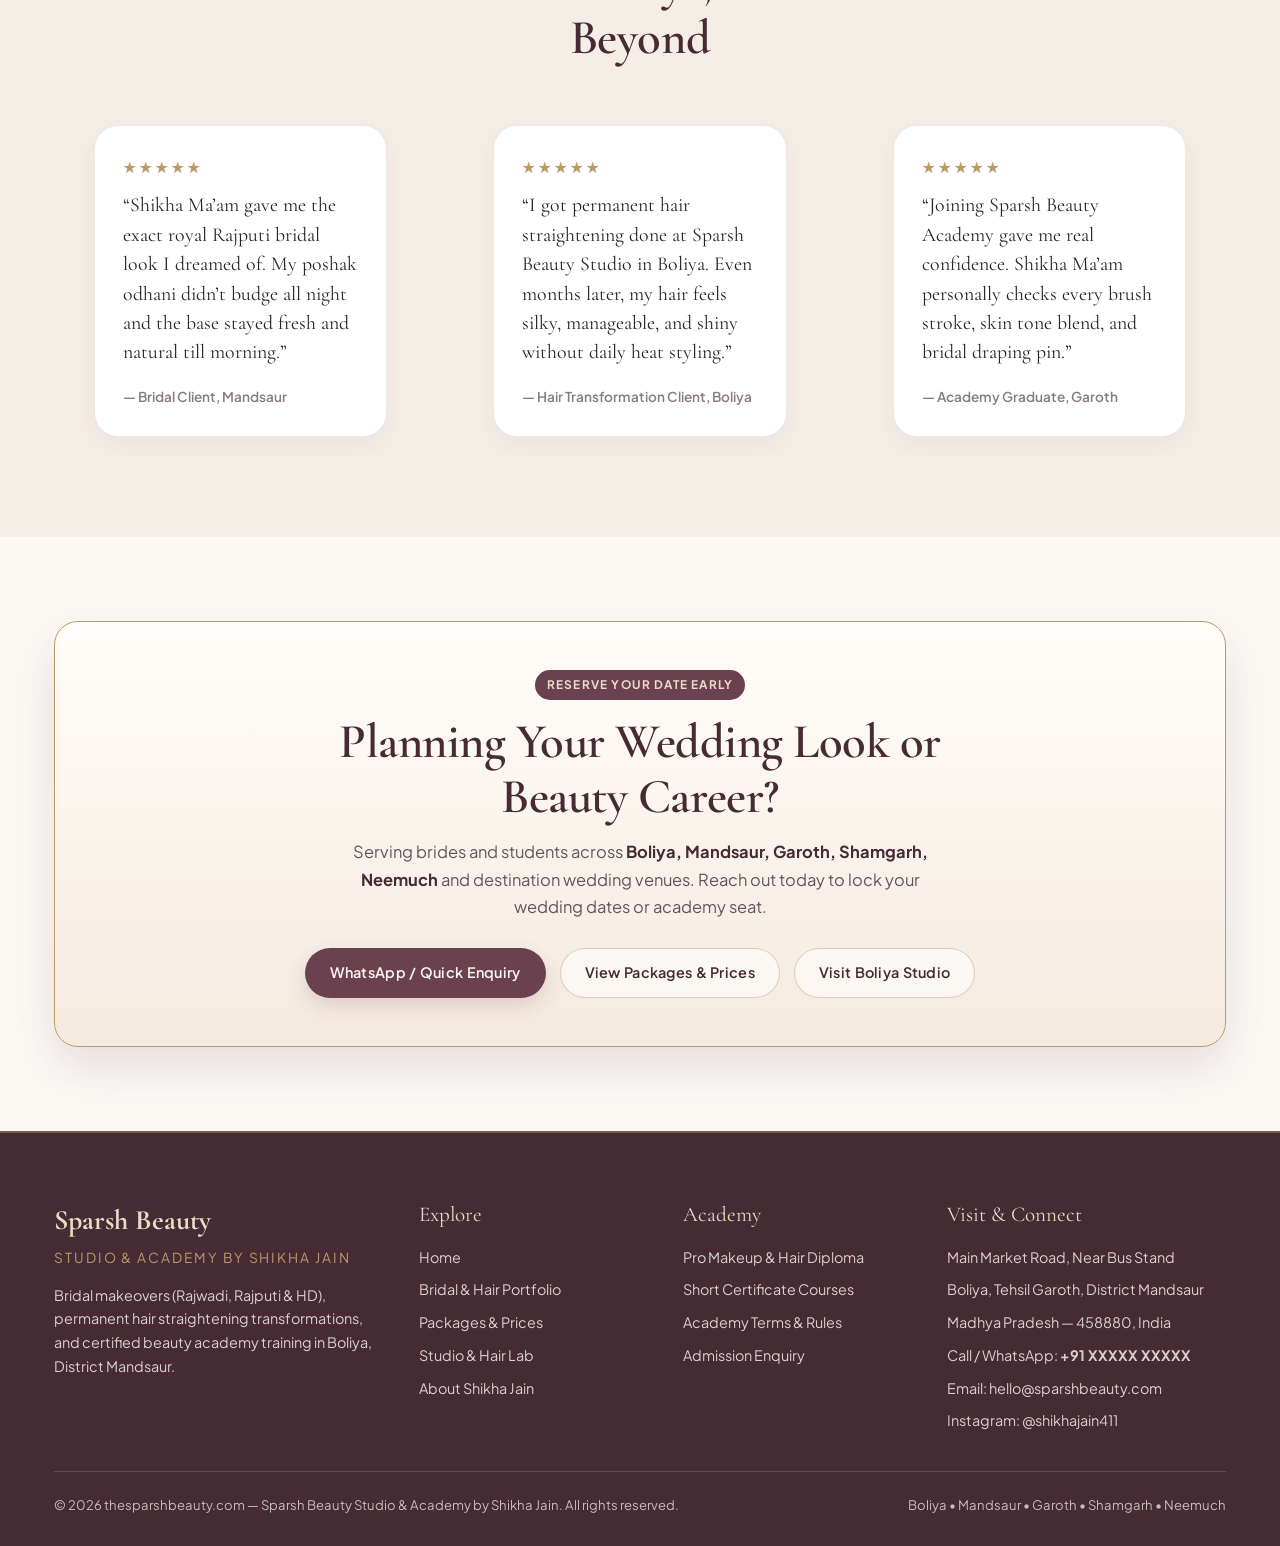
==== commit b6479081: "real sample image" ====
--- a/index.html
+++ b/index.html
@@ -122,11 +122,11 @@
 
         <div class="hero-visual reveal">
           <div class="hero-frame">
-            <img src="assets/images/hero-bride.svg" alt="Rajwadi and Rajputi Bridal Artistry by Shikha Jain at Sparsh Beauty" />
+            <img src="assets/images/bride-crimson-nath.webp" alt="Traditional Rajwadi Bridal Makeup by Shikha Jain — Sparsh Beauty, Boliya" style="object-position:center 15%;" />
           </div>
           <div class="hero-float-badge">
             <strong>Shikha Jain • @shikhajain0308</strong>
-            <span>Makeup Artist, Hairstylist &amp; Seminar Speaker • Sparsh Beauty, Boliya</span>
+            <span>Award-Winning Bridal Artist &amp; Educator • Sparsh Beauty, Boliya</span>
           </div>
         </div>
       </div>
@@ -157,7 +157,7 @@
           <article class="card reveal">
             <div class="card-media">
               <span class="card-tag">Heritage Bridal</span>
-              <img src="assets/images/rajputi-poshak.svg" alt="Rajwadi and Rajputi Bridal Poshak Makeover" />
+              <img src="assets/images/bride-boliya-velvet.webp" alt="Boliya Bridal Makeover in Velvet Maroon and Champagne Lehenga by Shikha Jain" style="object-position:center 15%;" />
             </div>
             <div class="card-body">
               <h3 class="card-title">Rajwadi &amp; Rajputi Brides</h3>
@@ -192,13 +192,13 @@
 
           <article class="card reveal">
             <div class="card-media">
-              <span class="card-tag">Events</span>
-              <img src="assets/images/award-seminar.svg" alt="Beauty Seminars, Model Photoshoots and Awards" />
-            </div>
-            <div class="card-body">
-              <h3 class="card-title">Seminars &amp; Model Shoots</h3>
-              <p class="card-text">Stage masterclasses, editorial model collaborations, and regional beauty award appearances across Madhya Pradesh.</p>
-              <a href="about.html#events" class="card-link">View Events &amp; Collaborations &rarr;</a>
+              <span class="card-tag">Awards &amp; Events</span>
+              <img src="assets/images/award-bhabho-kota.webp" alt="Shikha Jain receiving Business Beauty Icon Award in Kota with Neelu Vaghela" style="object-position:center 12%;" />
+            </div>
+            <div class="card-body">
+              <h3 class="card-title">Awards &amp; Seminars</h3>
+              <p class="card-text">Honoured at Business Beauty Icon Award Show (Kota) &amp; IBFF Prestige Awards alongside celebrity guests and educators.</p>
+              <a href="about.html#events" class="card-link">View Awards &amp; Collaborations &rarr;</a>
             </div>
           </article>
         </div>
@@ -210,7 +210,7 @@
       <div class="container split-feature">
         <div class="reveal">
           <div class="hero-frame" style="border-radius:24px;">
-            <img src="assets/images/artist-shikha.svg" alt="Shikha Jain Founder of Sparsh Beauty Boliya" />
+            <img src="assets/images/shikha-jain.jpg" alt="Shikha Jain — Makeup Artist, Hairstylist and Founder of Sparsh Beauty, Boliya" style="object-position:center 15%;" />
           </div>
         </div>
         <div class="reveal">
@@ -254,10 +254,10 @@
         </div>
 
         <div class="reveal">
-          <div class="card" style="background:rgba(255,255,255,0.06);border-color:rgba(232,210,166,0.3);color:var(--ink-on-dark);">
-            <div class="card-body">
-              <span class="eyebrow eyebrow-light">Inside the Academy</span>
-              <h3 class="card-title" style="color:var(--gold-light);font-size:1.85rem;">What Makes Sparsh Academy Different</h3>
+          <div class="card" style="border-color:var(--border-gold);">
+            <div class="card-body">
+              <span class="eyebrow">Inside the Academy</span>
+              <h3 class="card-title" style="font-size:1.85rem;">What Makes Sparsh Academy Different</h3>
               <ul class="check-list mt-20">
                 <li>Live look demonstrations personally performed by Shikha Jain</li>
                 <li>Dedicated modules on Rajwadi &amp; Rajputi traditional bridal styling</li>
@@ -266,7 +266,7 @@
                 <li>Client consultation, pricing confidence &amp; social media reel tips</li>
               </ul>
               <div class="mt-28">
-                <a href="#" class="btn btn-gold btn-sm" data-wa-message="Hello Shikha Ma'am! I want fee details and seat availability for the upcoming Sparsh Beauty Academy batch.">Enquire for Next Batch</a>
+                <a href="#" class="btn btn-primary btn-sm" data-wa-message="Hello Shikha Ma'am! I want fee details and seat availability for the upcoming Sparsh Beauty Academy batch.">Enquire for Next Batch</a>
               </div>
             </div>
           </div>
@@ -362,13 +362,13 @@
         <div class="package-card featured reveal" style="padding:48px 36px;text-align:center;">
           <span class="package-badge" style="margin:0 auto 14px;">Reserve Your Date Early</span>
           <h2 class="section-title" style="max-width:680px;margin:0 auto 14px;">Planning Your Wedding Look or Beauty Career?</h2>
-          <p class="section-lead" style="max-width:620px;margin:0 auto 28px;color:var(--ink-on-dark-muted);">
-            Serving brides and students across <strong style="color:#fff;">Boliya, Mandsaur, Garoth, Shamgarh, Neemuch</strong> and destination wedding venues. Reach out today to lock your wedding dates or academy seat.
+          <p class="section-lead" style="max-width:620px;margin:0 auto 28px;color:var(--ink-soft);">
+            Serving brides and students across <strong style="color:var(--bg-plum-dark);">Boliya, Mandsaur, Garoth, Shamgarh, Neemuch</strong> and destination wedding venues. Reach out today to lock your wedding dates or academy seat.
           </p>
           <div style="display:flex;flex-wrap:wrap;justify-content:center;gap:14px;">
-            <a href="#" class="btn btn-gold" data-wa-message="Hello Shikha Ma'am! I want to check availability for bridal makeup / hair treatment / academy admission.">WhatsApp / Quick Enquiry</a>
-            <a href="prices.html" class="btn btn-outline-light">View Packages &amp; Prices</a>
-            <a href="contact.html" class="btn btn-outline-light">Visit Boliya Studio</a>
+            <a href="#" class="btn btn-primary" data-wa-message="Hello Shikha Ma'am! I want to check availability for bridal makeup / hair treatment / academy admission.">WhatsApp / Quick Enquiry</a>
+            <a href="prices.html" class="btn btn-outline">View Packages &amp; Prices</a>
+            <a href="contact.html" class="btn btn-outline">Visit Boliya Studio</a>
           </div>
         </div>
       </div>
--- a/assets/css/styles.css
+++ b/assets/css/styles.css
@@ -1,28 +1,30 @@
 /* ==========================================================================
    Sparsh Beauty Studio & Academy (sparshbeauty.com)
-   Luxury Bridal Editorial Design System
+   Serene Bridal Couture Design System — Soft Porcelain, Rosewood & Champagne
    ========================================================================== */
 
 :root {
-  --bg-ivory: #FAF7F2;
-  --bg-cream: #F3ECE2;
+  --bg-ivory: #FCF9F5;
+  --bg-cream: #F5EEE6;
+  --bg-blush: #EFE3D9;
   --bg-surface: #FFFFFF;
-  --bg-plum: #3A1221;
-  --bg-plum-dark: #250914;
-  --bg-plum-rich: #561C32;
-
-  --gold: #C49A52;
-  --gold-light: #E8D2A6;
-  --gold-dark: #8F6828;
-
-  --ink: #1D1618;
-  --ink-soft: #4F4245;
-  --ink-muted: #746669;
-  --ink-on-dark: #FAF4EC;
-  --ink-on-dark-muted: rgba(250, 244, 236, 0.78);
-
-  --border: rgba(58, 18, 33, 0.12);
-  --border-gold: rgba(196, 154, 82, 0.42);
+
+  --bg-plum: #6B4150;
+  --bg-plum-dark: #462A34;
+  --bg-plum-rich: #7E4F60;
+
+  --gold: #BC9968;
+  --gold-light: #EADBC5;
+  --gold-dark: #8A6B40;
+
+  --ink: #2C2326;
+  --ink-soft: #635559;
+  --ink-muted: #8A7B7F;
+  --ink-on-dark: #FAF5EF;
+  --ink-on-dark-muted: rgba(250, 245, 239, 0.82);
+
+  --border: rgba(107, 65, 80, 0.12);
+  --border-gold: rgba(188, 153, 104, 0.45);
 
   --font-display: 'Cormorant Garamond', Georgia, 'Times New Roman', serif;
   --font-sans: 'Plus Jakarta Sans', -apple-system, BlinkMacSystemFont, 'Segoe UI', Roboto, sans-serif;
@@ -32,9 +34,9 @@
   --radius-lg: 24px;
   --radius-pill: 999px;
 
-  --shadow-soft: 0 10px 30px rgba(37, 9, 20, 0.06);
-  --shadow-card: 0 18px 44px rgba(37, 9, 20, 0.09);
-  --shadow-plum: 0 24px 60px rgba(37, 9, 20, 0.22);
+  --shadow-soft: 0 8px 26px rgba(70, 42, 52, 0.05);
+  --shadow-card: 0 16px 38px rgba(70, 42, 52, 0.08);
+  --shadow-plum: 0 20px 48px rgba(70, 42, 52, 0.13);
 
   --transition: 0.28s cubic-bezier(0.22, 1, 0.36, 1);
   --max-width: 1220px;
@@ -47,6 +49,8 @@
 html {
   scroll-behavior: smooth;
   font-size: 16px;
+  overflow-x: clip;
+  max-width: 100%;
 }
 
 body {
@@ -56,7 +60,8 @@
   background: var(--bg-ivory);
   line-height: 1.65;
   -webkit-font-smoothing: antialiased;
-  overflow-x: hidden;
+  overflow-x: clip;
+  max-width: 100%;
 }
 
 img {
@@ -111,7 +116,7 @@
   display: inline-flex;
   align-items: center;
   gap: 10px;
-  font-size: 0.78rem;
+  font-size: 0.76rem;
   font-weight: 600;
   letter-spacing: 0.18em;
   text-transform: uppercase;
@@ -121,17 +126,17 @@
 
 .eyebrow::before {
   content: "";
-  width: 26px;
+  width: 24px;
   height: 1px;
   background: var(--gold);
 }
 
 .eyebrow-light {
-  color: var(--gold-light);
+  color: var(--gold-dark);
 }
 
 .section {
-  padding: 88px 0;
+  padding: 84px 0;
 }
 
 .section-cream {
@@ -139,13 +144,15 @@
 }
 
 .section-plum {
-  background: var(--bg-plum);
-  color: var(--ink-on-dark);
+  background: linear-gradient(180deg, #F5ECE3 0%, #EDE1D6 100%);
+  color: var(--ink);
+  border-top: 1px solid var(--border);
+  border-bottom: 1px solid var(--border);
 }
 
 .section-header {
   max-width: 720px;
-  margin-bottom: 48px;
+  margin-bottom: 44px;
 }
 
 .section-header.centered {
@@ -163,18 +170,19 @@
 }
 
 .section-title {
-  font-size: clamp(2.1rem, 4vw, 3.2rem);
-  margin-bottom: 16px;
+  font-size: clamp(2.05rem, 3.8vw, 3.1rem);
+  color: var(--bg-plum-dark);
+  margin-bottom: 14px;
 }
 
 .section-lead {
-  font-size: 1.05rem;
+  font-size: 1.03rem;
   color: var(--ink-soft);
   margin: 0;
 }
 
 .section-plum .section-lead {
-  color: var(--ink-on-dark-muted);
+  color: var(--ink-soft);
 }
 
 /* Buttons */
@@ -182,10 +190,10 @@
   display: inline-flex;
   align-items: center;
   justify-content: center;
-  gap: 10px;
-  padding: 13px 26px;
+  gap: 8px;
+  padding: 12px 24px;
   border-radius: var(--radius-pill);
-  font-size: 0.92rem;
+  font-size: 0.9rem;
   font-weight: 600;
   letter-spacing: 0.02em;
   border: 1.5px solid transparent;
@@ -200,7 +208,7 @@
 .btn-primary {
   background: var(--bg-plum);
   color: var(--ink-on-dark);
-  box-shadow: 0 10px 24px rgba(58, 18, 33, 0.22);
+  box-shadow: 0 8px 20px rgba(107, 65, 80, 0.18);
 }
 
 .btn-primary:hover {
@@ -208,35 +216,35 @@
 }
 
 .btn-gold {
-  background: linear-gradient(135deg, #D5AC62 0%, #B8873B 100%);
-  color: #210B13;
-  box-shadow: 0 10px 26px rgba(196, 154, 82, 0.3);
+  background: linear-gradient(135deg, #D9BE96 0%, #BC9662 100%);
+  color: #362028;
+  box-shadow: 0 8px 22px rgba(188, 153, 104, 0.24);
 }
 
 .btn-gold:hover {
-  background: linear-gradient(135deg, #E2BE79 0%, #C69648 100%);
+  background: linear-gradient(135deg, #E2CAA6 0%, #C5A16F 100%);
 }
 
 .btn-outline {
-  background: transparent;
-  color: var(--bg-plum);
+  background: rgba(255, 255, 255, 0.55);
+  color: var(--bg-plum-dark);
   border-color: var(--border-gold);
 }
 
 .btn-outline:hover {
-  background: rgba(196, 154, 82, 0.12);
+  background: rgba(188, 153, 104, 0.14);
   border-color: var(--gold);
 }
 
 .btn-outline-light {
-  background: transparent;
-  color: var(--ink-on-dark);
-  border-color: rgba(232, 210, 166, 0.55);
+  background: rgba(255, 255, 255, 0.65);
+  color: var(--bg-plum-dark);
+  border-color: var(--border-gold);
 }
 
 .btn-outline-light:hover {
-  background: rgba(255, 255, 255, 0.09);
-  border-color: var(--gold-light);
+  background: #ffffff;
+  border-color: var(--gold-dark);
 }
 
 .btn-sm {
@@ -244,13 +252,13 @@
   font-size: 0.84rem;
 }
 
-/* Announcement Bar */
+/* Announcement Bar — Soft Champagne Sand */
 .announcement-bar {
-  background: var(--bg-plum-dark);
-  color: var(--ink-on-dark);
-  font-size: 0.82rem;
-  padding: 9px 0;
-  border-bottom: 1px solid rgba(196, 154, 82, 0.28);
+  background: var(--bg-cream);
+  color: var(--ink-soft);
+  font-size: 0.8rem;
+  padding: 8px 0;
+  border-bottom: 1px solid var(--border);
 }
 
 .announcement-inner {
@@ -258,15 +266,19 @@
   flex-wrap: wrap;
   align-items: center;
   justify-content: space-between;
-  gap: 8px 20px;
+  gap: 6px 18px;
 }
 
 .announcement-meta {
   display: flex;
   flex-wrap: wrap;
   align-items: center;
-  gap: 14px;
-  color: var(--gold-light);
+  gap: 8px 12px;
+  color: var(--ink-soft);
+}
+
+.announcement-meta strong {
+  color: var(--bg-plum-dark);
 }
 
 .announcement-actions {
@@ -276,13 +288,13 @@
 }
 
 .announcement-actions a {
-  color: #fff;
-  font-weight: 500;
+  color: var(--bg-plum);
+  font-weight: 600;
   transition: color var(--transition);
 }
 
 .announcement-actions a:hover {
-  color: var(--gold-light);
+  color: var(--gold-dark);
 }
 
 /* Header & Navigation */
@@ -290,7 +302,8 @@
   position: sticky;
   top: 0;
   z-index: 900;
-  background: rgba(250, 247, 242, 0.92);
+  width: 100%;
+  background: rgba(252, 249, 245, 0.94);
   backdrop-filter: blur(14px);
   -webkit-backdrop-filter: blur(14px);
   border-bottom: 1px solid var(--border);
@@ -300,27 +313,30 @@
   display: flex;
   align-items: center;
   justify-content: space-between;
-  gap: 20px;
-  min-height: 78px;
+  gap: 16px;
+  min-height: 74px;
+  width: 100%;
 }
 
 .brand-logo {
   display: flex;
   align-items: center;
-  gap: 12px;
+  gap: 11px;
+  min-width: 0;
+  flex-shrink: 1;
+}
+
+.brand-mark {
+  width: 42px;
+  height: 42px;
   flex-shrink: 0;
-}
-
-.brand-mark {
-  width: 44px;
-  height: 44px;
   border-radius: 12px;
   background: var(--bg-plum);
   border: 1.5px solid var(--gold);
   color: var(--gold-light);
   font-family: var(--font-display);
   font-style: italic;
-  font-size: 1.35rem;
+  font-size: 1.3rem;
   font-weight: 700;
   display: grid;
   place-items: center;
@@ -329,35 +345,40 @@
 .brand-text {
   display: flex;
   flex-direction: column;
-  line-height: 1.1;
+  line-height: 1.12;
+  min-width: 0;
 }
 
 .brand-title {
   font-family: var(--font-display);
-  font-size: 1.45rem;
+  font-size: 1.42rem;
   font-weight: 700;
-  color: var(--bg-plum);
+  color: var(--bg-plum-dark);
+  white-space: nowrap;
 }
 
 .brand-subtitle {
-  font-size: 0.7rem;
-  letter-spacing: 0.16em;
+  font-size: 0.68rem;
+  letter-spacing: 0.14em;
   text-transform: uppercase;
   color: var(--gold-dark);
   font-weight: 600;
+  white-space: nowrap;
+  overflow: hidden;
+  text-overflow: ellipsis;
 }
 
 .nav-links {
   display: flex;
   align-items: center;
-  gap: 22px;
+  gap: 18px;
   list-style: none;
   margin: 0;
   padding: 0;
 }
 
 .nav-links a {
-  font-size: 0.88rem;
+  font-size: 0.86rem;
   font-weight: 500;
   color: var(--ink-soft);
   position: relative;
@@ -379,7 +400,7 @@
 
 .nav-links a:hover,
 .nav-links a.active {
-  color: var(--bg-plum);
+  color: var(--bg-plum-dark);
   font-weight: 600;
 }
 
@@ -391,19 +412,23 @@
 .header-cta {
   display: flex;
   align-items: center;
-  gap: 10px;
+  gap: 8px;
+  flex-shrink: 0;
 }
 
 .mobile-menu-btn {
   display: none;
-  background: transparent;
+  flex-shrink: 0;
+  background: var(--bg-surface);
   border: 1.5px solid var(--border-gold);
   border-radius: 10px;
   width: 42px;
   height: 42px;
   align-items: center;
   justify-content: center;
-  color: var(--bg-plum);
+  font-size: 1.25rem;
+  line-height: 1;
+  color: var(--bg-plum-dark);
   cursor: pointer;
 }
 
@@ -411,15 +436,18 @@
 .mobile-drawer {
   position: fixed;
   inset: 0;
-  background: rgba(29, 12, 18, 0.56);
+  background: rgba(44, 35, 38, 0.42);
+  backdrop-filter: blur(4px);
   z-index: 1200;
   opacity: 0;
+  visibility: hidden;
   pointer-events: none;
-  transition: opacity var(--transition);
+  transition: opacity var(--transition), visibility var(--transition);
 }
 
 .mobile-drawer.open {
   opacity: 1;
+  visibility: visible;
   pointer-events: auto;
 }
 
@@ -427,16 +455,17 @@
   position: absolute;
   top: 0;
   right: 0;
-  width: min(340px, 86vw);
+  width: min(320px, 84vw);
   height: 100%;
   background: var(--bg-ivory);
-  padding: 28px 24px;
+  padding: 24px 22px;
   display: flex;
   flex-direction: column;
   justify-content: space-between;
+  overflow-y: auto;
   transform: translateX(100%);
   transition: transform var(--transition);
-  box-shadow: -12px 0 40px rgba(0, 0, 0, 0.18);
+  box-shadow: -12px 0 36px rgba(44, 35, 38, 0.14);
 }
 
 .mobile-drawer.open .mobile-drawer-panel {
@@ -445,17 +474,18 @@
 
 .mobile-nav-list {
   list-style: none;
-  margin: 24px 0 0;
+  margin: 22px 0 0;
   padding: 0;
   display: flex;
   flex-direction: column;
-  gap: 6px;
+  gap: 4px;
 }
 
 .mobile-nav-list a {
   display: block;
   padding: 11px 14px;
   border-radius: var(--radius-sm);
+  font-size: 0.96rem;
   font-weight: 500;
   color: var(--ink);
 }
@@ -463,15 +493,15 @@
 .mobile-nav-list a.active,
 .mobile-nav-list a:hover {
   background: var(--bg-cream);
-  color: var(--bg-plum);
+  color: var(--bg-plum-dark);
   font-weight: 600;
 }
 
 /* Hero Section */
 .hero {
   position: relative;
-  padding: 58px 0 76px;
-  background: radial-gradient(circle at 82% 20%, rgba(196, 154, 82, 0.16), transparent 48%),
+  padding: 54px 0 74px;
+  background: radial-gradient(circle at 82% 20%, rgba(188, 153, 104, 0.15), transparent 50%),
               linear-gradient(180deg, var(--bg-ivory) 0%, var(--bg-cream) 100%);
   overflow: hidden;
 }
@@ -484,9 +514,9 @@
 }
 
 .hero-title {
-  font-size: clamp(2.65rem, 5.2vw, 4.35rem);
-  color: var(--bg-plum);
-  margin-bottom: 20px;
+  font-size: clamp(2.45rem, 5vw, 4.2rem);
+  color: var(--bg-plum-dark);
+  margin-bottom: 18px;
 }
 
 .hero-title em {
@@ -495,32 +525,32 @@
 }
 
 .hero-desc {
-  font-size: 1.08rem;
+  font-size: 1.05rem;
   color: var(--ink-soft);
   max-width: 560px;
-  margin: 0 0 28px;
+  margin: 0 0 26px;
 }
 
 .hero-actions {
   display: flex;
   flex-wrap: wrap;
-  gap: 14px;
-  margin-bottom: 34px;
+  gap: 12px;
+  margin-bottom: 32px;
 }
 
 .hero-highlights {
   display: grid;
   grid-template-columns: repeat(3, minmax(0, 1fr));
   gap: 18px;
-  padding-top: 24px;
+  padding-top: 22px;
   border-top: 1px solid var(--border);
 }
 
 .hero-stat-value {
   font-family: var(--font-display);
-  font-size: 1.75rem;
+  font-size: 1.65rem;
   font-weight: 700;
-  color: var(--bg-plum);
+  color: var(--bg-plum-dark);
   line-height: 1.1;
 }
 
@@ -538,9 +568,9 @@
   position: relative;
   border-radius: 260px 260px 24px 24px;
   overflow: hidden;
-  border: 2px solid var(--border-gold);
+  border: 1.5px solid var(--border-gold);
   box-shadow: var(--shadow-plum);
-  background: var(--bg-plum);
+  background: var(--bg-blush);
 }
 
 .hero-frame img {
@@ -551,37 +581,37 @@
 
 .hero-float-badge {
   position: absolute;
-  bottom: 24px;
-  left: -24px;
-  background: rgba(250, 247, 242, 0.96);
+  bottom: 22px;
+  left: -16px;
+  background: rgba(252, 249, 245, 0.96);
   backdrop-filter: blur(10px);
   border: 1px solid var(--border-gold);
   border-radius: var(--radius-md);
-  padding: 14px 18px;
+  padding: 13px 17px;
   box-shadow: var(--shadow-card);
-  max-width: 260px;
+  max-width: 265px;
 }
 
 .hero-float-badge strong {
   display: block;
   font-family: var(--font-display);
-  font-size: 1.15rem;
-  color: var(--bg-plum);
+  font-size: 1.14rem;
+  color: var(--bg-plum-dark);
 }
 
 .hero-float-badge span {
-  font-size: 0.8rem;
+  font-size: 0.79rem;
   color: var(--ink-soft);
 }
 
-/* Page Banner (Inner Pages) */
+/* Page Banner (Inner Pages) — Soft Serene Champagne Gradient */
 .page-banner {
-  background: linear-gradient(135deg, var(--bg-plum-dark) 0%, var(--bg-plum) 60%, #4E182D 100%);
-  color: var(--ink-on-dark);
-  padding: 72px 0 68px;
+  background: linear-gradient(135deg, #F6EDE4 0%, #EFE2D6 55%, #F8F3EC 100%);
+  color: var(--ink);
+  padding: 66px 0 60px;
   position: relative;
   overflow: hidden;
-  border-bottom: 2px solid var(--border-gold);
+  border-bottom: 1px solid var(--border-gold);
 }
 
 .page-banner::after {
@@ -589,32 +619,33 @@
   position: absolute;
   right: -120px;
   top: -120px;
-  width: 420px;
-  height: 420px;
+  width: 400px;
+  height: 400px;
   border-radius: 50%;
-  border: 1px solid rgba(232, 210, 166, 0.16);
+  border: 1px solid rgba(188, 153, 104, 0.25);
   pointer-events: none;
 }
 
 .page-banner h1 {
-  font-size: clamp(2.3rem, 4.4vw, 3.6rem);
-  margin-bottom: 14px;
+  font-size: clamp(2.2rem, 4.2vw, 3.45rem);
+  color: var(--bg-plum-dark);
+  margin-bottom: 12px;
 }
 
 .page-banner p {
   max-width: 680px;
-  color: var(--ink-on-dark-muted);
-  font-size: 1.05rem;
+  color: var(--ink-soft);
+  font-size: 1.04rem;
   margin: 0;
 }
 
-/* Trust Strip */
+/* Trust Strip — Soft Blush Sand */
 .trust-strip {
-  background: var(--bg-plum);
-  color: var(--gold-light);
-  padding: 18px 0;
-  border-top: 1px solid var(--border-gold);
-  border-bottom: 1px solid var(--border-gold);
+  background: var(--bg-blush);
+  color: var(--bg-plum-dark);
+  padding: 16px 0;
+  border-top: 1px solid var(--border);
+  border-bottom: 1px solid var(--border);
 }
 
 .trust-items {
@@ -622,23 +653,24 @@
   flex-wrap: wrap;
   align-items: center;
   justify-content: space-between;
-  gap: 14px 28px;
-  font-size: 0.88rem;
-  letter-spacing: 0.06em;
+  gap: 12px 24px;
+  font-size: 0.82rem;
+  font-weight: 600;
+  letter-spacing: 0.08em;
   text-transform: uppercase;
 }
 
 .trust-item {
   display: inline-flex;
   align-items: center;
-  gap: 10px;
+  gap: 9px;
 }
 
 .trust-dot {
   width: 6px;
   height: 6px;
   border-radius: 50%;
-  background: var(--gold);
+  background: var(--gold-dark);
 }
 
 /* Grids & Cards */
@@ -663,7 +695,7 @@
 .split-feature {
   display: grid;
   grid-template-columns: 1fr 1fr;
-  gap: 48px;
+  gap: 46px;
   align-items: center;
 }
 
@@ -685,7 +717,7 @@
 .card-media {
   position: relative;
   overflow: hidden;
-  background: var(--bg-plum);
+  background: var(--bg-blush);
 }
 
 .card-media img {
@@ -703,9 +735,10 @@
   position: absolute;
   top: 14px;
   left: 14px;
-  background: rgba(37, 9, 20, 0.86);
-  color: var(--gold-light);
-  border: 1px solid rgba(232, 210, 166, 0.35);
+  background: rgba(252, 249, 245, 0.92);
+  backdrop-filter: blur(6px);
+  color: var(--bg-plum-dark);
+  border: 1px solid var(--border-gold);
   padding: 5px 12px;
   border-radius: var(--radius-pill);
   font-size: 0.72rem;
@@ -719,8 +752,8 @@
 }
 
 .card-title {
-  font-size: 1.55rem;
-  color: var(--bg-plum);
+  font-size: 1.52rem;
+  color: var(--bg-plum-dark);
   margin-bottom: 10px;
 }
 
@@ -754,7 +787,7 @@
 
 .check-list li {
   position: relative;
-  padding-left: 26px;
+  padding-left: 24px;
   font-size: 0.95rem;
 }
 
@@ -764,11 +797,7 @@
   left: 0;
   top: 0;
   color: var(--gold-dark);
-  font-size: 0.85rem;
-}
-
-.section-plum .check-list li::before {
-  color: var(--gold-light);
+  font-size: 0.84rem;
 }
 
 .pill-list {
@@ -778,26 +807,21 @@
 }
 
 .pill-badge {
-  background: rgba(196, 154, 82, 0.14);
+  background: rgba(255, 255, 255, 0.72);
   border: 1px solid var(--border-gold);
-  color: var(--bg-plum);
+  color: var(--bg-plum-dark);
   padding: 7px 14px;
   border-radius: var(--radius-pill);
   font-size: 0.82rem;
   font-weight: 600;
 }
 
-.section-plum .pill-badge {
-  background: rgba(255, 255, 255, 0.08);
-  color: var(--gold-light);
-}
-
 /* Filter Pills & Tabs */
 .filter-bar {
   display: flex;
   flex-wrap: wrap;
   gap: 10px;
-  margin-bottom: 34px;
+  margin-bottom: 32px;
 }
 
 .filter-btn {
@@ -814,7 +838,7 @@
 
 .filter-btn:hover {
   border-color: var(--gold);
-  color: var(--bg-plum);
+  color: var(--bg-plum-dark);
 }
 
 .filter-btn.active {
@@ -823,7 +847,7 @@
   border-color: var(--bg-plum);
 }
 
-/* Pricing / Package Cards */
+/* Pricing / Package Cards — Soft Silk Highlight */
 .package-card {
   background: var(--bg-surface);
   border: 1px solid var(--border);
@@ -837,8 +861,8 @@
 }
 
 .package-card.featured {
-  background: linear-gradient(180deg, #3A1221 0%, #270A15 100%);
-  color: var(--ink-on-dark);
+  background: linear-gradient(180deg, #FFFDF9 0%, #F5EAE0 100%);
+  color: var(--ink);
   border: 1.5px solid var(--gold);
   box-shadow: var(--shadow-plum);
 }
@@ -851,13 +875,13 @@
   font-weight: 700;
   letter-spacing: 0.1em;
   text-transform: uppercase;
-  background: rgba(196, 154, 82, 0.16);
+  background: rgba(188, 153, 104, 0.16);
   color: var(--gold-dark);
   margin-bottom: 14px;
 }
 
 .package-card.featured .package-badge {
-  background: rgba(232, 210, 166, 0.18);
+  background: var(--bg-plum);
   color: var(--gold-light);
 }
 
@@ -865,21 +889,18 @@
   font-family: var(--font-display);
   font-size: 2rem;
   font-weight: 700;
+  color: var(--bg-plum-dark);
   margin: 10px 0 8px;
 }
 
 .package-note {
-  font-size: 0.86rem;
+  font-size: 0.88rem;
   color: var(--ink-muted);
   margin-bottom: 22px;
 }
 
 .package-card.featured .package-note {
-  color: var(--ink-on-dark-muted);
-}
-
-.package-card.featured .check-list li::before {
-  color: var(--gold-light);
+  color: var(--ink-soft);
 }
 
 /* Accordion (Syllabus & FAQ) */
@@ -907,9 +928,9 @@
   text-align: left;
   cursor: pointer;
   font-family: var(--font-display);
-  font-size: 1.32rem;
-  font-weight: 600;
-  color: var(--bg-plum);
+  font-size: 1.3rem;
+  font-weight: 600;
+  color: var(--bg-plum-dark);
 }
 
 .accordion-icon {
@@ -991,13 +1012,13 @@
 .form-group label {
   font-size: 0.84rem;
   font-weight: 600;
-  color: var(--bg-plum);
+  color: var(--bg-plum-dark);
 }
 
 .form-control {
   padding: 12px 15px;
   border-radius: var(--radius-sm);
-  border: 1px solid rgba(58, 18, 33, 0.2);
+  border: 1px solid rgba(107, 65, 80, 0.22);
   background: var(--bg-ivory);
   font-size: 0.94rem;
   color: var(--ink);
@@ -1014,7 +1035,7 @@
   margin-top: 16px;
   padding: 14px 18px;
   border-radius: var(--radius-sm);
-  background: #F0EAE0;
+  background: var(--bg-cream);
   border: 1px solid var(--border-gold);
   display: none;
   font-size: 0.92rem;
@@ -1028,7 +1049,7 @@
 .modal-backdrop {
   position: fixed;
   inset: 0;
-  background: rgba(20, 6, 11, 0.78);
+  background: rgba(44, 35, 38, 0.58);
   backdrop-filter: blur(6px);
   z-index: 1500;
   display: none;
@@ -1063,30 +1084,30 @@
   border-radius: 50%;
   border: 1px solid var(--border);
   background: #fff;
-  color: var(--bg-plum);
+  color: var(--bg-plum-dark);
   font-size: 1.25rem;
   cursor: pointer;
 }
 
-/* Floating WhatsApp Concierge */
+/* Floating Concierge */
 .wa-concierge {
   position: fixed;
-  right: 22px;
-  bottom: 22px;
+  right: 18px;
+  bottom: 18px;
   z-index: 1100;
 }
 
 .wa-fab {
   display: inline-flex;
   align-items: center;
-  gap: 10px;
+  gap: 8px;
   background: var(--bg-plum);
-  color: var(--gold-light);
+  color: var(--ink-on-dark);
   border: 1.5px solid var(--gold);
-  padding: 12px 20px;
+  padding: 11px 18px;
   border-radius: var(--radius-pill);
   font-weight: 600;
-  font-size: 0.9rem;
+  font-size: 0.88rem;
   box-shadow: var(--shadow-plum);
   cursor: pointer;
 }
@@ -1094,8 +1115,8 @@
 .wa-popover {
   position: absolute;
   right: 0;
-  bottom: 62px;
-  width: min(330px, 88vw);
+  bottom: 58px;
+  width: min(320px, 86vw);
   background: var(--bg-surface);
   border: 1px solid var(--border-gold);
   border-radius: var(--radius-lg);
@@ -1123,7 +1144,7 @@
   background: var(--bg-ivory);
   font-size: 0.86rem;
   font-weight: 500;
-  color: var(--bg-plum);
+  color: var(--bg-plum-dark);
   cursor: pointer;
 }
 
@@ -1133,11 +1154,11 @@
   background: var(--bg-cream);
 }
 
-/* Footer */
+/* Footer — Soft Muted Espresso-Rosewood */
 .site-footer {
   background: var(--bg-plum-dark);
   color: var(--ink-on-dark);
-  padding: 68px 0 32px;
+  padding: 64px 0 30px;
   border-top: 2px solid var(--border-gold);
 }
 
@@ -1145,8 +1166,8 @@
   display: grid;
   grid-template-columns: 1.3fr 0.9fr 0.9fr 1.1fr;
   gap: 36px;
-  padding-bottom: 42px;
-  border-bottom: 1px solid rgba(232, 210, 166, 0.16);
+  padding-bottom: 38px;
+  border-bottom: 1px solid rgba(234, 219, 197, 0.18);
 }
 
 .footer-heading {
@@ -1171,13 +1192,13 @@
 }
 
 .footer-bottom {
-  padding-top: 24px;
+  padding-top: 22px;
   display: flex;
   flex-wrap: wrap;
   justify-content: space-between;
   gap: 12px;
   font-size: 0.82rem;
-  color: rgba(250, 244, 236, 0.65);
+  color: rgba(250, 245, 239, 0.72);
 }
 
 /* Utilities */
@@ -1193,7 +1214,7 @@
 /* Reveal animations */
 .reveal {
   opacity: 0;
-  transform: translateY(18px);
+  transform: translateY(16px);
   transition: opacity 0.6s ease, transform 0.6s ease;
 }
 
@@ -1208,7 +1229,19 @@
 }
 
 /* Responsive Breakpoints */
-@media (max-width: 1080px) {
+@media (max-width: 1180px) {
+  .nav-links {
+    gap: 14px;
+  }
+  .nav-links a {
+    font-size: 0.82rem;
+  }
+  .header-cta .btn-outline {
+    display: none;
+  }
+}
+
+@media (max-width: 980px) {
   .nav-links {
     display: none;
   }
@@ -1224,13 +1257,48 @@
     grid-template-columns: repeat(2, minmax(0, 1fr));
   }
   .hero-float-badge {
-    left: 16px;
-  }
-}
-
-@media (max-width: 768px) {
+    left: 14px;
+    right: 14px;
+    max-width: none;
+  }
+}
+
+@media (max-width: 680px) {
+  .container {
+    padding: 0 16px;
+  }
+  .announcement-inner {
+    justify-content: center;
+    text-align: center;
+    font-size: 0.75rem;
+  }
+  .announcement-actions {
+    display: none;
+  }
+  .header-inner {
+    min-height: 66px;
+    gap: 10px;
+  }
+  .brand-mark {
+    width: 38px;
+    height: 38px;
+    font-size: 1.15rem;
+  }
+  .brand-title {
+    font-size: 1.24rem;
+  }
+  .brand-subtitle {
+    font-size: 0.62rem;
+    letter-spacing: 0.1em;
+  }
+  .header-cta .btn {
+    display: none;
+  }
   .section {
-    padding: 64px 0;
+    padding: 56px 0;
+  }
+  .page-banner {
+    padding: 48px 0;
   }
   .grid-2,
   .grid-3,
@@ -1239,11 +1307,8 @@
   .hero-highlights {
     grid-template-columns: 1fr;
   }
-  .header-cta .btn-outline {
-    display: none;
-  }
   .form-card,
   .modal-box {
-    padding: 22px;
-  }
-}
+    padding: 20px;
+  }
+}
